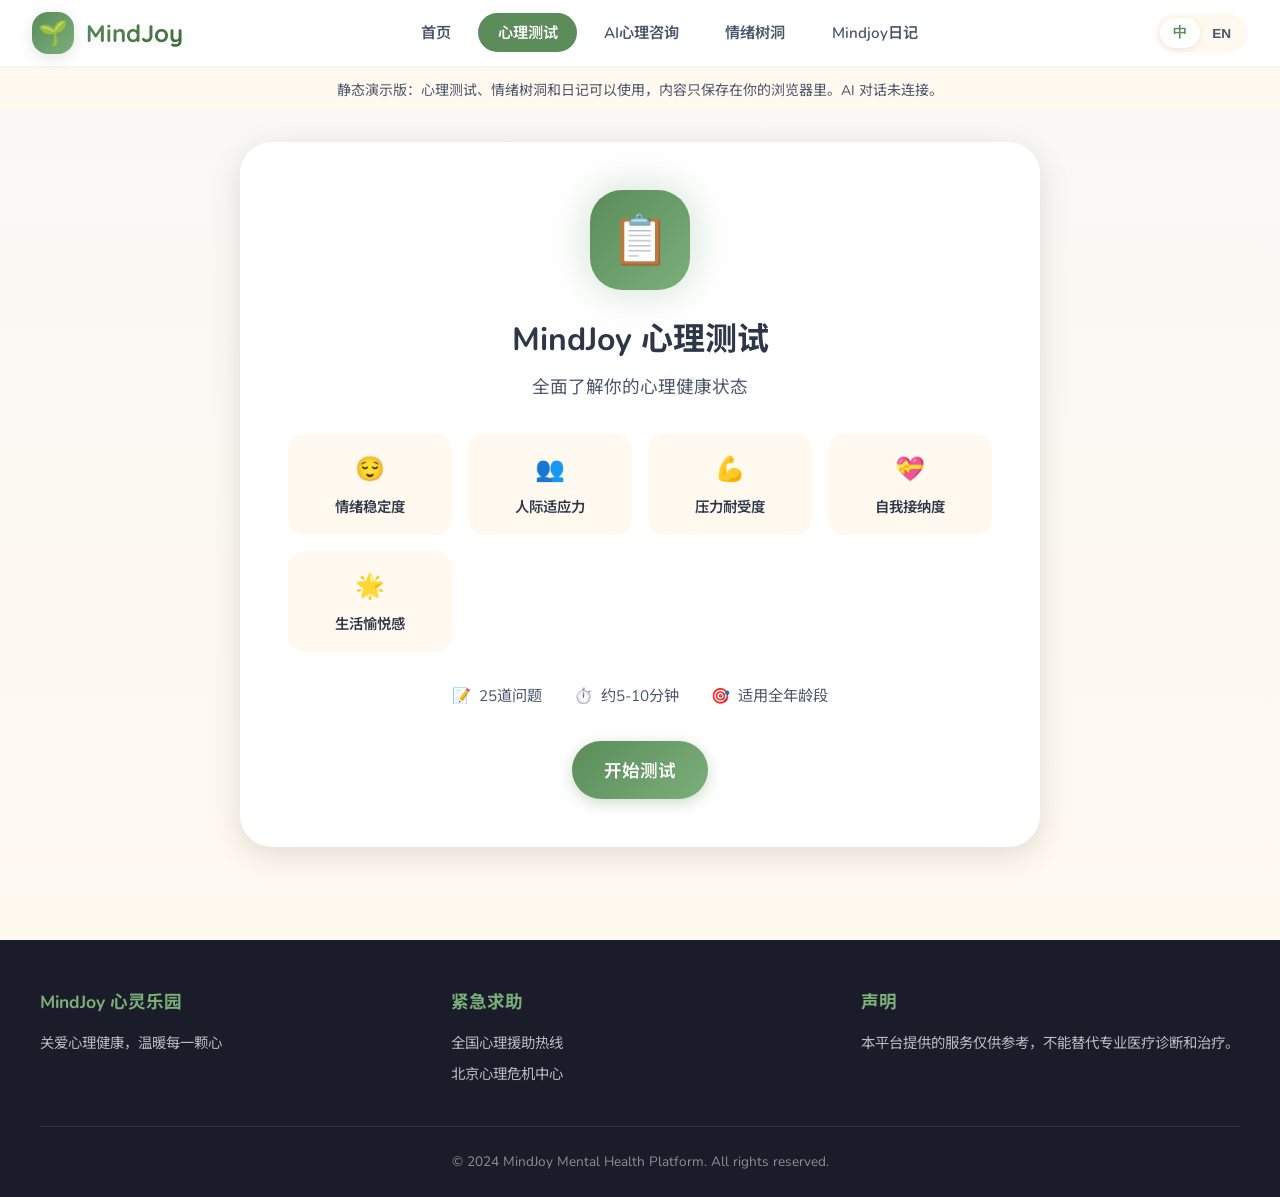
==== assessment.html @ a6fc311b "Add static MindJoy demo Co-Authored-By: Claude Opus 5.5 <noreply@anthropic.com>" ====
<!DOCTYPE html>
<html lang="zh-CN">
<head>
    <meta charset="UTF-8">
    <script src="static/js/static-demo.js"></script>
    <meta name="viewport" content="width=device-width, initial-scale=1.0">
    <title>心理测试 | Mental Test - 心理健康平台 | Mental Health Platform</title>
    <link rel="preconnect" href="https://fonts.googleapis.com">
    <link rel="preconnect" href="https://fonts.gstatic.com" crossorigin>
    <link href="https://fonts.googleapis.com/css2?family=Nunito:wght@300;400;500;600;700;800&family=Noto+Sans+SC:wght@300;400;500;700&family=Quicksand:wght@400;500;600;700&display=swap" rel="stylesheet">
    <link rel="stylesheet" href="static/css/style.css">
    
<style>
    .assessment-page {
        min-height: calc(100vh - 70px);
        background: linear-gradient(180deg, var(--bg-cream) 0%, var(--bg-warm) 100%);
        padding: 2rem;
    }

    .assessment-container {
        max-width: 800px;
        margin: 0 auto;
    }

    /* 开始页面 */
    .start-screen {
        background: white;
        border-radius: var(--radius-xl);
        padding: 3rem;
        text-align: center;
        box-shadow: var(--shadow-lg);
    }

    .start-icon {
        width: 100px;
        height: 100px;
        background: linear-gradient(135deg, var(--primary) 0%, var(--primary-light) 100%);
        border-radius: var(--radius-xl);
        display: flex;
        align-items: center;
        justify-content: center;
        font-size: 3rem;
        margin: 0 auto 1.5rem;
        box-shadow: var(--shadow-glow);
    }

    .start-title {
        font-size: 2rem;
        font-weight: 700;
        margin-bottom: 0.5rem;
        color: var(--text-dark);
    }

    .start-subtitle {
        font-size: 1.1rem;
        color: var(--text-medium);
        margin-bottom: 2rem;
    }

    .dimensions-grid {
        display: grid;
        grid-template-columns: repeat(auto-fit, minmax(140px, 1fr));
        gap: 1rem;
        margin-bottom: 2rem;
    }

    .dimension-item {
        background: var(--bg-warm);
        padding: 1rem;
        border-radius: var(--radius-md);
        text-align: center;
    }

    .dimension-icon {
        font-size: 1.5rem;
        margin-bottom: 0.5rem;
    }

    .dimension-name {
        font-size: 0.9rem;
        font-weight: 600;
        color: var(--text-dark);
    }

    .start-info {
        display: flex;
        justify-content: center;
        gap: 2rem;
        margin-bottom: 2rem;
        flex-wrap: wrap;
    }

    .info-item {
        display: flex;
        align-items: center;
        gap: 0.5rem;
        font-size: 0.95rem;
        color: var(--text-medium);
    }

    /* 问题页面 */
    .question-screen {
        display: none;
    }

    .question-screen.active {
        display: block;
    }

    .progress-section {
        background: white;
        border-radius: var(--radius-lg);
        padding: 1.5rem;
        margin-bottom: 1.5rem;
        box-shadow: var(--shadow-sm);
    }

    .progress-header {
        display: flex;
        justify-content: space-between;
        align-items: center;
        margin-bottom: 0.75rem;
    }

    .progress-text {
        font-size: 0.95rem;
        color: var(--text-medium);
    }

    .progress-text span {
        color: var(--primary);
        font-weight: 700;
    }

    .progress-bar {
        height: 10px;
        background: var(--bg-cream);
        border-radius: var(--radius-full);
        overflow: hidden;
    }

    .progress-fill {
        height: 100%;
        background: linear-gradient(90deg, var(--primary) 0%, var(--primary-light) 100%);
        border-radius: var(--radius-full);
        transition: width 0.5s ease;
    }

    .question-card {
        background: white;
        border-radius: var(--radius-xl);
        padding: 2rem;
        box-shadow: var(--shadow-md);
        animation: fadeIn 0.5s ease;
    }

    .question-number {
        display: inline-flex;
        align-items: center;
        justify-content: center;
        width: 40px;
        height: 40px;
        background: linear-gradient(135deg, var(--primary) 0%, var(--primary-light) 100%);
        color: white;
        border-radius: 50%;
        font-weight: 700;
        font-size: 1rem;
        margin-bottom: 1rem;
    }

    .question-text {
        font-size: 1.25rem;
        font-weight: 600;
        color: var(--text-dark);
        margin-bottom: 1.5rem;
        line-height: 1.6;
    }

    .options-list {
        display: flex;
        flex-direction: column;
        gap: 0.75rem;
    }

    .option-item {
        position: relative;
    }

    .option-input {
        position: absolute;
        opacity: 0;
        cursor: pointer;
    }

    .option-label {
        display: flex;
        align-items: center;
        gap: 1rem;
        padding: 1rem 1.25rem;
        background: var(--bg-cream);
        border-radius: var(--radius-md);
        cursor: pointer;
        transition: all 0.3s ease;
        border: 2px solid transparent;
    }

    .option-label:hover {
        background: var(--bg-warm);
        border-color: var(--primary-light);
    }

    .option-input:checked + .option-label {
        background: linear-gradient(135deg, rgba(91, 140, 90, 0.1) 0%, rgba(123, 175, 122, 0.1) 100%);
        border-color: var(--primary);
    }

    .option-letter {
        width: 32px;
        height: 32px;
        border-radius: 50%;
        background: white;
        display: flex;
        align-items: center;
        justify-content: center;
        font-weight: 700;
        font-size: 0.9rem;
        color: var(--text-medium);
        flex-shrink: 0;
        transition: all 0.3s ease;
    }

    .option-input:checked + .option-label .option-letter {
        background: var(--primary);
        color: white;
    }

    .option-text {
        flex: 1;
        font-size: 1rem;
        color: var(--text-dark);
    }

    .question-nav {
        display: flex;
        justify-content: space-between;
        margin-top: 2rem;
        gap: 1rem;
    }

    .nav-btn {
        padding: 0.75rem 1.5rem;
        border-radius: var(--radius-full);
        font-size: 1rem;
        font-weight: 600;
        cursor: pointer;
        transition: all 0.3s ease;
        border: none;
        font-family: inherit;
    }

    .nav-btn.prev {
        background: var(--bg-cream);
        color: var(--text-medium);
    }

    .nav-btn.prev:hover:not(:disabled) {
        background: var(--bg-warm);
    }

    .nav-btn.prev:disabled {
        opacity: 0.5;
        cursor: not-allowed;
    }

    .nav-btn.next {
        background: linear-gradient(135deg, var(--primary) 0%, var(--primary-light) 100%);
        color: white;
        box-shadow: 0 4px 15px rgba(91, 140, 90, 0.3);
    }

    .nav-btn.next:hover {
        transform: translateY(-2px);
        box-shadow: 0 6px 20px rgba(91, 140, 90, 0.4);
    }

    /* 结果页面 */
    .result-screen {
        display: none;
    }

    .result-screen.active {
        display: block;
    }

    .result-card {
        background: white;
        border-radius: var(--radius-xl);
        overflow: hidden;
        box-shadow: var(--shadow-lg);
    }

    .result-header {
        padding: 2.5rem;
        text-align: center;
        color: white;
    }

    .result-header.excellent {
        background: linear-gradient(135deg, #10b981 0%, #34d399 100%);
    }

    .result-header.good {
        background: linear-gradient(135deg, #3b82f6 0%, #60a5fa 100%);
    }

    .result-header.balanced {
        background: linear-gradient(135deg, #f59e0b 0%, #fbbf24 100%);
    }

    .result-header.warning {
        background: linear-gradient(135deg, #f97316 0%, #fb923c 100%);
    }

    .result-header.critical {
        background: linear-gradient(135deg, #ef4444 0%, #f87171 100%);
    }

    .result-icon {
        font-size: 4rem;
        margin-bottom: 1rem;
    }

    .result-title {
        font-size: 1.75rem;
        font-weight: 700;
        margin-bottom: 0.5rem;
    }

    .result-score {
        font-size: 3rem;
        font-weight: 800;
    }

    .result-score span {
        font-size: 1.25rem;
        opacity: 0.8;
    }

    .result-body {
        padding: 2rem;
    }

    .result-section {
        margin-bottom: 1.5rem;
    }

    .result-section-title {
        font-size: 1.1rem;
        font-weight: 700;
        color: var(--text-dark);
        margin-bottom: 0.75rem;
        display: flex;
        align-items: center;
        gap: 0.5rem;
    }

    .result-section-content {
        font-size: 1rem;
        color: var(--text-medium);
        line-height: 1.8;
        background: var(--bg-cream);
        padding: 1.25rem;
        border-radius: var(--radius-md);
    }

    .suggestion-list {
        list-style: none;
        padding: 0;
    }

    .suggestion-list li {
        display: flex;
        align-items: flex-start;
        gap: 0.75rem;
        padding: 0.75rem 0;
        border-bottom: 1px solid var(--bg-cream);
    }

    .suggestion-list li:last-child {
        border-bottom: none;
    }

    .suggestion-icon {
        color: var(--primary);
        font-weight: bold;
    }

    .disclaimer {
        background: var(--bg-warm);
        padding: 1.25rem;
        border-radius: var(--radius-md);
        border-left: 4px solid var(--accent-warm);
    }

    .disclaimer-title {
        font-weight: 700;
        color: var(--text-dark);
        margin-bottom: 0.5rem;
    }

    .disclaimer-text {
        font-size: 0.9rem;
        color: var(--text-medium);
    }

    .result-actions {
        display: flex;
        gap: 1rem;
        margin-top: 2rem;
    }

    .result-btn {
        flex: 1;
        padding: 1rem;
        border-radius: var(--radius-full);
        font-size: 1rem;
        font-weight: 600;
        cursor: pointer;
        transition: all 0.3s ease;
        border: none;
        text-align: center;
        text-decoration: none;
    }

    .result-btn.secondary {
        background: var(--bg-cream);
        color: var(--text-dark);
    }

    .result-btn.primary {
        background: linear-gradient(135deg, var(--primary) 0%, var(--primary-light) 100%);
        color: white;
    }

    @media (max-width: 768px) {
        .assessment-page {
            padding: 1rem;
        }

        .start-screen, .question-card, .result-card {
            padding: 1.5rem;
        }

        .question-text {
            font-size: 1.1rem;
        }

        .result-actions {
            flex-direction: column;
        }
    }
</style>

</head>
<body>
    <!-- 导航栏 -->
    <nav class="navbar">
        <div class="nav-container">
            <a href="index.html" class="nav-logo">
                <div class="logo-icon">🌱</div>
                <span class="logo-text">MindJoy</span>
            </a>
            <ul class="nav-menu" id="navMenu">
                <li><a href="index.html" class="nav-link " data-zh="首页" data-en="Home">首页</a></li>
                <li><a href="assessment.html" class="nav-link active" data-zh="心理测试" data-en="Test">心理测试</a></li>
                <li><a href="chat.html" class="nav-link " data-zh="AI心理咨询" data-en="AI Chat">AI心理咨询</a></li>
                <li><a href="tree-hole.html" class="nav-link " data-zh="情绪树洞" data-en="Tree Hole">情绪树洞</a></li>
                <li><a href="diary.html" class="nav-link " data-zh="Mindjoy日记" data-en="Diary">Mindjoy日记</a></li>
                <!-- 移动端语言切换 -->
                <li class="mobile-lang-switch">
                    <div class="lang-switch-mobile">
                        <button class="lang-btn-mobile" data-lang="zh" onclick="switchLang('zh')">中文</button>
                        <span class="lang-divider">|</span>
                        <button class="lang-btn-mobile" data-lang="en" onclick="switchLang('en')">English</button>
                    </div>
                </li>
            </ul>
            <div class="nav-right">
                <div class="lang-switch">
                    <button class="lang-btn active" data-lang="zh" onclick="switchLang('zh')">中</button>
                    <button class="lang-btn" data-lang="en" onclick="switchLang('en')">EN</button>
                </div>
            </div>
            <button class="nav-toggle" id="navToggle" onclick="toggleNav()">
                <span></span>
                <span></span>
                <span></span>
            </button>
        </div>
    </nav>

    <!-- 主内容 -->
    <main class="main-content">
        
<div class="assessment-page">
    <div class="assessment-container">
        <!-- 开始页面 -->
        <div class="start-screen" id="startScreen">
            <div class="start-icon">📋</div>
            <h1 class="start-title" data-zh="MindJoy 心理测试" data-en="MindJoy Mental Test">MindJoy 心理测试</h1>
            <p class="start-subtitle" data-zh="全面了解你的心理健康状态" data-en="Comprehensive understanding of your mental health">全面了解你的心理健康状态</p>
            
            <div class="dimensions-grid">
                <div class="dimension-item">
                    <div class="dimension-icon">😌</div>
                    <div class="dimension-name" data-zh="情绪稳定度" data-en="Emotional Stability">情绪稳定度</div>
                </div>
                <div class="dimension-item">
                    <div class="dimension-icon">👥</div>
                    <div class="dimension-name" data-zh="人际适应力" data-en="Social Adaptability">人际适应力</div>
                </div>
                <div class="dimension-item">
                    <div class="dimension-icon">💪</div>
                    <div class="dimension-name" data-zh="压力耐受度" data-en="Stress Tolerance">压力耐受度</div>
                </div>
                <div class="dimension-item">
                    <div class="dimension-icon">💝</div>
                    <div class="dimension-name" data-zh="自我接纳度" data-en="Self-Acceptance">自我接纳度</div>
                </div>
                <div class="dimension-item">
                    <div class="dimension-icon">🌟</div>
                    <div class="dimension-name" data-zh="生活愉悦感" data-en="Life Satisfaction">生活愉悦感</div>
                </div>
            </div>

            <div class="start-info">
                <div class="info-item">
                    <span>📝</span>
                    <span data-zh="25道问题" data-en="25 Questions">25道问题</span>
                </div>
                <div class="info-item">
                    <span>⏱️</span>
                    <span data-zh="约5-10分钟" data-en="About 5-10 min">约5-10分钟</span>
                </div>
                <div class="info-item">
                    <span>🎯</span>
                    <span data-zh="适用全年龄段" data-en="All Ages">适用全年龄段</span>
                </div>
            </div>

            <button class="btn btn-primary btn-lg" onclick="startTest()" data-zh="开始测试" data-en="Start Test">开始测试</button>
        </div>

        <!-- 问题页面 -->
        <div class="question-screen" id="questionScreen">
            <div class="progress-section">
                <div class="progress-header">
                    <div class="progress-text">
                        <span data-zh="第" data-en="Question">第</span> <span id="currentNum">1</span> <span data-zh="题 / 共 25 题" data-en="of 25">题 / 共 25 题</span>
                    </div>
                    <div class="progress-text">
                        <span id="progressPercent">4</span>%
                    </div>
                </div>
                <div class="progress-bar">
                    <div class="progress-fill" id="progressFill" style="width: 4%"></div>
                </div>
            </div>

            <div class="question-card" id="questionCard">
                <div class="question-number" id="questionNumber">1</div>
                <div class="question-text" id="questionText"></div>
                <div class="options-list" id="optionsList"></div>
                <div class="question-nav">
                    <button class="nav-btn prev" id="prevBtn" onclick="prevQuestion()" disabled data-zh="← 上一题" data-en="← Previous">← 上一题</button>
                    <button class="nav-btn next" id="nextBtn" onclick="nextQuestion()" data-zh="下一题 →" data-en="Next →">下一题 →</button>
                </div>
            </div>
        </div>

        <!-- 结果页面 -->
        <div class="result-screen" id="resultScreen">
            <div class="result-card">
                <div class="result-header" id="resultHeader">
                    <div class="result-icon" id="resultIcon">🌟</div>
                    <div class="result-title" id="resultTitle"></div>
                    <div class="result-score"><span id="resultScore">0</span><span> / 100</span></div>
                </div>
                <div class="result-body">
                    <div class="result-section">
                        <h3 class="result-section-title">
                            <span>📖</span>
                            <span data-zh="结果解读" data-en="Result Interpretation">结果解读</span>
                        </h3>
                        <div class="result-section-content" id="resultInterpretation"></div>
                    </div>

                    <!-- AI个性化分析 -->
                    <div class="result-section" id="aiAnalysisSection">
                        <h3 class="result-section-title">
                            <span>🌱</span>
                            <span data-zh="MindJoy 个性化反馈" data-en="MindJoy Personal Feedback">MindJoy 个性化反馈</span>
                        </h3>
                        <div id="aiAnalysisLoading" style="text-align: center; padding: 1.5rem;">
                            <div style="width: 30px; height: 30px; border: 3px solid #E8F5E9; border-top-color: var(--primary); border-radius: 50%; animation: spin 1s linear infinite; margin: 0 auto 0.75rem;"></div>
                            <p style="color: var(--text-medium); font-size: 0.9rem;" data-zh="正在生成反馈..." data-en="Preparing your feedback...">正在生成反馈...</p>
                        </div>
                        <div id="aiAnalysisContent" class="result-section-content" style="display: none; background: linear-gradient(135deg, #E8F5E9 0%, #C8E6C9 100%); padding: 1.25rem; border-radius: var(--radius-md); line-height: 1.8;"></div>
                    </div>

                    <div class="result-section">
                        <h3 class="result-section-title">
                            <span>💡</span>
                            <span data-zh="建议" data-en="Suggestions">建议</span>
                        </h3>
                        <ul class="suggestion-list" id="suggestionList"></ul>
                    </div>

                    <div class="disclaimer">
                        <div class="disclaimer-title" data-zh="⚠️ 重要提示" data-en="⚠️ Important Notice">⚠️ 重要提示</div>
                        <div class="disclaimer-text" data-zh="此测试仅供参考，不能作为医学诊断依据。如果您有心理健康方面的担忧，请咨询专业人员。紧急求助热线：400-161-9995" data-en="This test is for reference only and cannot replace professional diagnosis. Emergency hotline: 400-161-9995">
                            此测试仅供参考，不能作为医学诊断依据。如果您有心理健康方面的担忧，请咨询专业人员。紧急求助热线：<strong>400-161-9995</strong>
                        </div>
                    </div>

                    <div class="result-actions">
                        <button class="result-btn secondary" onclick="restartTest()" data-zh="🔄 重新测试" data-en="🔄 Retake Test">🔄 重新测试</button>
                        <a href="chat.html" class="result-btn primary" data-zh="💬 查看 AI 对话演示" data-en="💬 See the AI Chat Demo">💬 查看 AI 对话演示</a>
                    </div>
                </div>
            </div>
        </div>
    </div>
</div>

    </main>

    <!-- 页脚 -->
    <footer class="footer">
        <div class="footer-container">
            <div class="footer-section">
                <h4>MindJoy 心灵乐园</h4>
                <p data-zh="关爱心理健康，温暖每一颗心" data-en="Caring for mental health, warming every heart">关爱心理健康，温暖每一颗心</p>
            </div>
            <div class="footer-section">
                <h4 data-zh="紧急求助" data-en="Emergency Help">紧急求助</h4>
                <p data-zh="全国心理援助热线" data-en="National Mental Health Hotline">全国心理援助热线：<strong>400-161-9995</strong></p>
                <p data-zh="北京心理危机中心" data-en="Beijing Crisis Center">北京心理危机中心：<strong>010-82951332</strong></p>
            </div>
            <div class="footer-section">
                <h4 data-zh="声明" data-en="Disclaimer">声明</h4>
                <p data-zh="本平台提供的服务仅供参考，不能替代专业医疗诊断和治疗。" data-en="Services provided are for reference only and cannot replace professional medical diagnosis.">本平台提供的服务仅供参考，不能替代专业医疗诊断和治疗。</p>
            </div>
        </div>
        <div class="footer-bottom">
            <p>&copy; 2024 MindJoy Mental Health Platform. All rights reserved.</p>
        </div>
    </footer>

    <!-- 危机提示模态框 -->
    <div class="modal" id="crisisModal">
        <div class="modal-content crisis-modal">
            <div class="modal-header">
                <h3 data-zh="💚 我们很担心你" data-en="💚 We're Here For You">💚 我们很担心你</h3>
            </div>
            <div class="modal-body">
                <p data-zh="我们注意到你可能正在经历困难时刻。请记住，你不是一个人。" data-en="We noticed you might be going through a difficult time. Remember, you're not alone.">我们注意到你可能正在经历困难时刻。请记住，你不是一个人。</p>
                <div class="crisis-contacts">
                    <h4 data-zh="如果你需要帮助，请联系：" data-en="If you need help, please contact:">如果你需要帮助，请联系：</h4>
                    <ul>
                        <li>📞 全国心理援助热线：<a href="tel:400-161-9995">400-161-9995</a></li>
                        <li>📞 北京心理危机中心：<a href="tel:010-82951332">010-82951332</a></li>
                        <li>📞 生命热线：<a href="tel:400-821-1215">400-821-1215</a></li>
                    </ul>
                </div>
            </div>
            <div class="modal-footer">
                <button class="btn btn-primary" onclick="closeCrisisModal()" data-zh="我知道了" data-en="I Understand">我知道了</button>
            </div>
        </div>
    </div>

    <script>
        let currentLang = localStorage.getItem('lang') || 'zh';
        
        function switchLang(lang) {
            currentLang = lang;
            localStorage.setItem('lang', lang);
            // 更新桌面端语言按钮
            document.querySelectorAll('.lang-btn').forEach(btn => {
                btn.classList.toggle('active', btn.dataset.lang === lang);
            });
            // 更新移动端语言按钮
            document.querySelectorAll('.lang-btn-mobile').forEach(btn => {
                btn.classList.toggle('active', btn.dataset.lang === lang);
            });
            // 更新所有带有 data-zh/data-en 属性的元素
            document.querySelectorAll('[data-zh][data-en]').forEach(el => {
                el.textContent = el.dataset[lang];
            });
            window.dispatchEvent(new CustomEvent('langchange', { detail: { lang } }));
        }
        
        document.addEventListener('DOMContentLoaded', () => switchLang(currentLang));
        
        function toggleNav() {
            document.getElementById('navMenu').classList.toggle('active');
        }
        
        function showCrisisModal() {
            document.getElementById('crisisModal').classList.add('active');
        }
        
        function closeCrisisModal() {
            document.getElementById('crisisModal').classList.remove('active');
        }
    </script>
    <script src="static/js/main.js"></script>
    
<script>
// 完整题库 - 70道题
const questionBank = [
    { id: 1, text: { zh: "最近一周，你每天能拥有一段让自己觉得放松的时间吗？", en: "In the past week, did you have time to relax each day?" }, options: { zh: ["每天都有，能好好享受这份轻松", "大概3-4天有，偶尔会被琐事打断", "只有1-2天有，大部分时间都很紧绷", "几乎没有，每天都忙得喘不过气"], en: ["Every day, I can enjoy the relaxation", "About 3-4 days, occasionally interrupted", "Only 1-2 days, mostly tense", "Almost never, too busy to breathe"] }},
    { id: 2, text: { zh: "当你和家人/朋友产生小矛盾时，你的感受更接近下面哪种？", en: "When you have a small conflict with family/friends, how do you feel?" }, options: { zh: ["能坦然沟通，很快就能和好", "有点不舒服，但过一阵就忘了", "心里会别扭很久，不想主动说话", "觉得很委屈，甚至会影响好几天的心情"], en: ["Can communicate openly, make up quickly", "A bit uncomfortable, but forget soon", "Feel awkward for a long time, don't want to talk", "Feel very wronged, affects mood for days"] }},
    { id: 3, text: { zh: "面对一件有点难度的事（比如学新技能、处理复杂工作），你会？", en: "When facing something challenging (like learning new skills), you would?" }, options: { zh: ["主动尝试，就算失败也觉得是经验", "犹豫一下，但还是会开始做", "很担心做不好，迟迟不敢动手", "直接觉得自己不行，放弃尝试"], en: ["Try actively, even failure is experience", "Hesitate a bit, but still start", "Worry about failing, hesitate to start", "Think I can't do it, give up"] }},
    { id: 4, text: { zh: "你对自己目前的样子满意吗？", en: "Are you satisfied with yourself currently?" }, options: { zh: ["挺满意的，接纳自己的所有优缺点", "基本满意，只有小部分地方想改进", "不太满意，总觉得自己不够好", "很不满意，经常嫌弃自己"], en: ["Quite satisfied, accept all my strengths and weaknesses", "Basically satisfied, only want to improve small parts", "Not very satisfied, always feel not good enough", "Very dissatisfied, often dislike myself"] }},
    { id: 5, text: { zh: "晚上躺在床上，你能顺利入睡吗？", en: "Can you fall asleep smoothly at night?" }, options: { zh: ["沾床就睡，一觉到天亮", "偶尔会翻几分钟，但很快能睡着", "经常要躺半小时以上才能入睡", "很难睡着，还会反复醒过来"], en: ["Fall asleep immediately, sleep until morning", "Sometimes toss for a few minutes, but fall asleep quickly", "Often takes more than 30 minutes to fall asleep", "Hard to fall asleep, wake up repeatedly"] }},
    { id: 6, text: { zh: "当别人夸奖你时，你的第一反应是？", en: "When others praise you, your first reaction is?" }, options: { zh: ["开心接受，觉得自己值得这份夸奖", "有点不好意思，但心里还是高兴的", "觉得对方只是客气，不是真心的", "很别扭，甚至会反驳'没有啦'"], en: ["Happy to accept, feel worthy of the praise", "A bit embarrassed, but still happy inside", "Think they're just being polite, not sincere", "Feel awkward, even refute 'No, I'm not'"] }},
    { id: 7, text: { zh: "最近一个月，你有没有发自内心地笑过？", en: "In the past month, have you laughed genuinely?" }, options: { zh: ["经常，很多小事都能让我开心", "偶尔，遇到开心的事才会笑", "很少，没什么能让我觉得高兴的", "几乎没有，连笑都觉得累"], en: ["Often, many small things make me happy", "Occasionally, only laugh when something happy happens", "Rarely, nothing makes me feel happy", "Almost never, even laughing feels tiring"] }},
    { id: 8, text: { zh: "遇到压力大的事时，你会怎么调节？", en: "How do you cope when facing high pressure?" }, options: { zh: ["找办法释放（比如运动、聊天），很快就能缓过来", "自己闷一会儿，慢慢就好了", "不知道怎么调节，只能硬扛着", "越想越烦，压力一直堆积在心里"], en: ["Find ways to release (like exercise, chat), recover quickly", "Keep it to myself for a while, gradually feel better", "Don't know how to cope, just endure", "The more I think, the more upset, pressure accumulates"] }},
    { id: 9, text: { zh: "你和身边人的关系怎么样？", en: "How are your relationships with people around you?" }, options: { zh: ["很融洽，有很多能说心里话的人", "还不错，和大部分人都能和睦相处", "一般般，没什么特别亲近的人", "不太好，总觉得和别人合不来"], en: ["Very harmonious, have many people to share with", "Pretty good, get along with most people", "Average, no particularly close people", "Not so good, always feel incompatible with others"] }},
    { id: 10, text: { zh: "做完一件事之后，你更倾向于？", en: "After completing something, you tend to?" }, options: { zh: ["肯定自己的努力，哪怕有小瑕疵", "觉得还行，但还能做得更好", "只盯着没做好的地方，很懊恼", "觉得自己做得一塌糊涂，很挫败"], en: ["Affirm my effort, even with small flaws", "Think it's okay, but could be better", "Only focus on what wasn't done well, feel annoyed", "Think I did terribly, feel defeated"] }},
    { id: 11, text: { zh: "你会主动给自己安排一些喜欢的活动吗？", en: "Do you proactively arrange activities you enjoy?" }, options: { zh: ["会，经常主动找乐子", "偶尔会，有空的时候才安排", "很少，没心思做这些事", "不会，觉得做什么都没意思"], en: ["Yes, often actively seek fun", "Occasionally, only when I have time", "Rarely, no mood for these things", "No, everything feels meaningless"] }},
    { id: 12, text: { zh: "当你觉得委屈时，你会？", en: "When you feel wronged, you would?" }, options: { zh: ["找信任的人倾诉，释放情绪", "自己消化，写写日记之类的", "憋在心里，不想让别人知道", "越想越难过，甚至会偷偷哭"], en: ["Talk to someone trusted, release emotions", "Process it myself, like writing a diary", "Keep it inside, don't want others to know", "Feel sadder the more I think, even cry secretly"] }},
    { id: 13, text: { zh: "你对未来的日子有期待吗？", en: "Do you look forward to the future?" }, options: { zh: ["很期待，觉得有很多美好的事等着自己", "有点期待，希望能顺利一点", "没什么期待，觉得和现在差不多", "很迷茫，不知道未来会怎么样"], en: ["Very much, many good things await me", "A bit, hope things go smoothly", "Not really, think it'll be similar to now", "Very confused, don't know what the future holds"] }},
    { id: 14, text: { zh: "平时和人交流时，你会觉得紧张吗？", en: "Do you feel nervous when communicating with others?" }, options: { zh: ["完全不会，交流起来很轻松", "偶尔和陌生人说话会有点紧张", "经常紧张，怕自己说错话", "很害怕交流，能躲就躲"], en: ["Not at all, communication is easy", "Occasionally nervous with strangers", "Often nervous, afraid of saying wrong things", "Very afraid of communication, avoid when possible"] }},
    { id: 15, text: { zh: "最近一周，你有没有觉得莫名的烦躁？", en: "In the past week, have you felt inexplicably irritated?" }, options: { zh: ["没有，心情一直很平和", "偶尔有一次，很快就平复了", "经常有，一点小事就想发火", "一直很烦躁，看什么都不顺眼"], en: ["No, mood has been peaceful", "Occasionally once, calmed down quickly", "Often, get angry over small things", "Always irritated, nothing looks right"] }},
    { id: 16, text: { zh: "你会允许自己偶尔偷懒休息吗？", en: "Do you allow yourself to rest occasionally?" }, options: { zh: ["会，休息是为了更好地做事", "偶尔会，累的时候就歇会儿", "不太敢，总觉得偷懒是不对的", "不会，一休息就觉得有负罪感"], en: ["Yes, rest is for better performance", "Occasionally, rest when tired", "Not really, feel laziness is wrong", "No, feel guilty when resting"] }},
    { id: 17, text: { zh: "当你看到别人过得好时，你的感受是？", en: "When you see others doing well, how do you feel?" }, options: { zh: ["替对方开心，也会激励自己", "有点羡慕，但不会放在心上", "很羡慕，甚至会有点嫉妒", "觉得不公平，心里不舒服"], en: ["Happy for them, also motivates me", "A bit envious, but don't dwell on it", "Very envious, even a bit jealous", "Feel it's unfair, uncomfortable inside"] }},
    { id: 18, text: { zh: "你能清楚地知道自己当下的情绪吗？", en: "Can you clearly identify your current emotions?" }, options: { zh: ["能，很清楚自己为什么开心/难过", "大部分时候能，偶尔会有点模糊", "不太能，经常不知道自己在烦什么", "完全不能，总觉得情绪乱糟糟的"], en: ["Yes, clearly know why I'm happy/sad", "Most of the time, occasionally vague", "Not really, often don't know what's bothering me", "Not at all, emotions always feel chaotic"] }},
    { id: 19, text: { zh: "最近一个月，你有没有做过一件让自己有成就感的事？", en: "In the past month, have you done something that gave you a sense of achievement?" }, options: { zh: ["有好几件，每一件都很有成就感", "有一件，做完觉得很满足", "好像没有，没什么值得骄傲的", "完全没有，做什么都没成就感"], en: ["Several things, each gave me achievement", "One thing, felt satisfied after", "Seems not, nothing to be proud of", "Not at all, nothing gives achievement"] }},
    { id: 20, text: { zh: "当你犯错时，你会怎么对待自己？", en: "When you make mistakes, how do you treat yourself?" }, options: { zh: ["承认错误，总结经验，下次改进", "有点自责，但很快就翻篇了", "一直责怪自己，很难原谅自己", "觉得自己一无是处，特别没用"], en: ["Admit mistake, learn from it, improve next time", "Feel a bit guilty, but move on quickly", "Keep blaming myself, hard to forgive myself", "Feel I'm worthless, especially useless"] }},
    { id: 21, text: { zh: "你喜欢现在的生活节奏吗？", en: "Do you like your current pace of life?" }, options: { zh: ["很喜欢，充实又不拥挤", "还可以，偶尔忙一点但能接受", "不太喜欢，总觉得太匆忙/太无聊", "很讨厌，每天都过得很煎熬"], en: ["Very much, fulfilling but not overwhelming", "Okay, occasionally busy but acceptable", "Not really, always too rushed/too boring", "Hate it, every day feels like a struggle"] }},
    { id: 22, text: { zh: "你会主动关心身边的人吗？", en: "Do you proactively care for people around you?" }, options: { zh: ["会，经常主动关心别人", "偶尔会，看到别人需要就帮忙", "很少，自己的事都顾不过来", "不会，没精力去关心别人"], en: ["Yes, often proactively care for others", "Occasionally, help when I see others need", "Rarely, can barely manage my own things", "No, no energy to care for others"] }},
    { id: 23, text: { zh: "当你感到焦虑时，你会做什么？", en: "What do you do when you feel anxious?" }, options: { zh: ["找具体的事做（比如打扫、运动），转移注意力", "听听歌、看看风景，让自己静下来", "坐着发呆，任由焦虑蔓延", "越想越焦虑，甚至会影响吃饭睡觉"], en: ["Do specific tasks (clean, exercise), divert attention", "Listen to music, look at scenery, calm down", "Sit and zone out, let anxiety spread", "Get more anxious thinking, affects eating and sleeping"] }},
    { id: 24, text: { zh: "你觉得自己的存在有意义吗？", en: "Do you feel your existence is meaningful?" }, options: { zh: ["很有意义，能感受到自己的价值", "有点意义，至少能照顾好自己", "没什么意义，每天都在混日子", "完全没意义，觉得很空虚"], en: ["Very meaningful, can feel my value", "Somewhat meaningful, at least can take care of myself", "Not meaningful, just getting through each day", "Not meaningful at all, feel very empty"] }},
    { id: 25, text: { zh: "你最想对现在的自己说什么？", en: "What would you most like to say to yourself now?" }, options: { zh: ["你很棒，继续保持，未来可期", "辛苦了，再加油一点就更好了", "别再这么没用了，要争气一点", "不知道说什么，有点失望"], en: ["You're great, keep it up, the future is bright", "You've worked hard, just a bit more effort", "Stop being useless, be more ambitious", "Don't know what to say, a bit disappointed"] }},
    { id: 26, text: { zh: "当朋友向你求助时，你的第一反应是？", en: "When friends ask for help, your first reaction is?" }, options: { zh: ["很乐意帮忙，觉得能帮上忙很开心", "愿意帮忙，但会先看自己有没有时间", "有点犹豫，怕自己帮不好添麻烦", "不太想帮，觉得多一事不如少一事"], en: ["Happy to help, glad to be of assistance", "Willing to help, but check if I have time first", "A bit hesitant, afraid I might make things worse", "Don't really want to help, prefer less trouble"] }},
    { id: 27, text: { zh: "最近一周，你有没有因为一件小事而感到温暖？", en: "In the past week, have you felt warmed by a small thing?" }, options: { zh: ["经常有，比如陌生人的一句提醒", "有过一次，印象还挺深的", "好像没有，没注意过这类小事", "完全没有，觉得生活冷冰冰的"], en: ["Often, like a reminder from a stranger", "Once, left a deep impression", "Seems not, didn't notice such small things", "Not at all, life feels cold"] }},
    { id: 28, text: { zh: "面对别人的不同意见，你会怎么处理？", en: "How do you handle different opinions from others?" }, options: { zh: ["认真倾听，觉得不同观点很有意思", "可以接受，但不会轻易改变自己的想法", "有点不舒服，会下意识反驳", "很反感，觉得对方是在针对自己"], en: ["Listen carefully, find different views interesting", "Can accept, but won't easily change my mind", "A bit uncomfortable, instinctively refute", "Very annoyed, feel they're targeting me"] }},
    { id: 29, text: { zh: "你会定期整理自己的房间或物品吗？", en: "Do you regularly organize your room or belongings?" }, options: { zh: ["会，整理完会觉得心情很舒畅", "偶尔会，乱到看不下去的时候才整理", "很少整理，觉得没必要花这个时间", "懒得整理，看着乱也无所谓"], en: ["Yes, feel refreshed after organizing", "Occasionally, only when it's too messy to bear", "Rarely, don't think it's worth the time", "Too lazy to organize, don't mind the mess"] }},
    { id: 30, text: { zh: "听到一首熟悉的老歌时，你会想起美好的回忆吗？", en: "When hearing a familiar old song, do you recall good memories?" }, options: { zh: ["会，心里会涌起温暖的感觉", "会，但回忆很快就过去了", "不太会，只是觉得歌好听而已", "不会，甚至会觉得有点伤感"], en: ["Yes, warm feelings well up inside", "Yes, but the memories pass quickly", "Not really, just think the song sounds nice", "No, might even feel a bit sad"] }},
    { id: 31, text: { zh: "当你完成一项任务后，你会给自己奖励吗？", en: "Do you reward yourself after completing a task?" }, options: { zh: ["会，比如吃顿好的或看场电影", "偶尔会，心情好的时候才奖励", "很少会，觉得完成任务是应该的", "不会，觉得没必要奖励自己"], en: ["Yes, like having a good meal or watching a movie", "Occasionally, only when in a good mood", "Rarely, think completing tasks is expected", "No, don't think rewarding myself is necessary"] }},
    { id: 32, text: { zh: "你和家人每天会有轻松的聊天时间吗？", en: "Do you have relaxed chat time with family every day?" }, options: { zh: ["会，每天都会聊一会儿家常", "会，但只有周末才有时间聊", "很少，大家都忙着自己的事", "不会，和家人没什么话好说"], en: ["Yes, chat about daily life every day", "Yes, but only have time on weekends", "Rarely, everyone is busy with their own things", "No, don't have much to say to family"] }},
    { id: 33, text: { zh: "遇到下雨天，你会觉得心情压抑吗？", en: "Do you feel depressed on rainy days?" }, options: { zh: ["不会，反而觉得雨天很惬意", "偶尔会，看当天的心情而定", "经常会，下雨天总觉得提不起劲", "一定会，雨天会让我特别烦躁"], en: ["No, actually find rainy days pleasant", "Occasionally, depends on my mood that day", "Often, rainy days make me feel low", "Definitely, rainy days make me especially irritated"] }},
    { id: 34, text: { zh: "你会主动学习一个新的小技巧吗？", en: "Do you proactively learn new small skills?" }, options: { zh: ["会，很喜欢学新东西的感觉", "会，但只学自己感兴趣的", "不太会，觉得学新东西很麻烦", "不会，觉得现在的状态就够了"], en: ["Yes, love the feeling of learning new things", "Yes, but only learn what interests me", "Not really, find learning new things troublesome", "No, think my current state is enough"] }},
    { id: 35, text: { zh: "当你被别人误解时，你会怎么做？", en: "What do you do when misunderstood by others?" }, options: { zh: ["主动解释清楚，不让误会发酵", "等对方冷静下来，再慢慢解释", "懒得解释，觉得懂你的人自然懂", "很委屈，不想和任何人说话"], en: ["Proactively explain, don't let misunderstanding grow", "Wait for them to calm down, then explain slowly", "Too lazy to explain, those who understand will understand", "Feel wronged, don't want to talk to anyone"] }},
    { id: 36, text: { zh: "最近一周，你有没有好好欣赏过窗外的风景？", en: "In the past week, have you appreciated the scenery outside?" }, options: { zh: ["经常，看着风景会觉得很放松", "偶尔，发呆的时候会看一会儿", "很少，根本没心思看这些", "没有，觉得窗外没什么好看的"], en: ["Often, looking at scenery feels relaxing", "Occasionally, look when zoning out", "Rarely, no mood to look at these things", "No, don't think there's anything worth seeing outside"] }},
    { id: 37, text: { zh: "你对自己的身体健康状况关心吗？", en: "Do you care about your physical health?" }, options: { zh: ["很关心，会主动运动、早睡早起", "比较关心，不舒服了会及时调理", "不太关心，没生病就不管", "完全不关心，觉得无所谓"], en: ["Very much, proactively exercise, sleep early", "Quite a bit, take care when feeling unwell", "Not really, don't care unless sick", "Not at all, don't think it matters"] }},
    { id: 38, text: { zh: "当你看到可爱的小动物时，会觉得心情变好吗？", en: "Does seeing cute animals make you feel better?" }, options: { zh: ["会，忍不住想靠近、摸摸它们", "会，觉得很可爱，但不会主动接触", "没什么感觉，不喜欢也不讨厌", "不会，甚至有点害怕小动物"], en: ["Yes, can't help wanting to approach and pet them", "Yes, think they're cute, but won't actively approach", "No particular feeling, neither like nor dislike", "No, even a bit afraid of small animals"] }},
    { id: 39, text: { zh: "你会把自己的开心事分享给别人吗？", en: "Do you share your happy moments with others?" }, options: { zh: ["会，分享快乐会让快乐加倍", "会，但只分享给最亲近的人", "很少分享，觉得没必要说", "不会分享，觉得没人会感兴趣"], en: ["Yes, sharing happiness doubles the joy", "Yes, but only with closest people", "Rarely share, don't think it's necessary", "Won't share, don't think anyone would be interested"] }},
    { id: 40, text: { zh: "面对一项新的任务，你会感到兴奋吗？", en: "Do you feel excited facing a new task?" }, options: { zh: ["会，觉得是挑战也是机会", "有点兴奋，但也会有点紧张", "没什么感觉，只想着赶紧做完", "会感到焦虑，怕自己做不好"], en: ["Yes, see it as both challenge and opportunity", "A bit excited, but also a bit nervous", "No particular feeling, just want to finish quickly", "Feel anxious, afraid I can't do it well"] }},
    { id: 41, text: { zh: "你会偶尔给自己写几句鼓励的话吗？", en: "Do you occasionally write encouraging words to yourself?" }, options: { zh: ["会，遇到困难时写来给自己打气", "偶尔会，心情低落的时候才写", "很少写，觉得没什么用", "不会写，觉得鼓励自己很矫情"], en: ["Yes, write to encourage myself when facing difficulties", "Occasionally, only when feeling down", "Rarely write, don't think it's useful", "Won't write, think encouraging myself is pretentious"] }},
    { id: 42, text: { zh: "最近一周，你有没有和别人一起大笑过？", en: "In the past week, have you laughed heartily with others?" }, options: { zh: ["经常，和朋友、家人一起很开心", "有过一次，和熟人一起的时候", "很少，很久没和人一起大笑了", "没有，自己一个人笑都很少"], en: ["Often, very happy with friends and family", "Once, when with acquaintances", "Rarely, haven't laughed with others for a long time", "No, rarely even laugh alone"] }},
    { id: 43, text: { zh: "当你需要拒绝别人时，你会觉得为难吗？", en: "Do you find it difficult to refuse others?" }, options: { zh: ["不会，会坦诚又礼貌地拒绝", "有点为难，但还是会说明原因", "很为难，怕得罪人不敢拒绝", "特别为难，宁愿委屈自己也会答应"], en: ["No, can refuse honestly and politely", "A bit difficult, but will explain the reason", "Very difficult, afraid to offend, dare not refuse", "Extremely difficult, would rather wrong myself than refuse"] }},
    { id: 44, text: { zh: "你会关注身边的小美好吗（比如花开、晚霞）？", en: "Do you notice small beautiful things around you (like flowers, sunset)?" }, options: { zh: ["会，经常拍照记录这些瞬间", "会，看到的时候会停下来欣赏", "很少关注，脚步太匆忙没注意", "不会关注，觉得这些都不重要"], en: ["Yes, often take photos to record these moments", "Yes, stop to appreciate when I see them", "Rarely notice, too busy rushing around", "Don't notice, don't think these are important"] }},
    { id: 45, text: { zh: "当你和别人发生争执后，你会主动和解吗？", en: "After an argument with someone, do you proactively reconcile?" }, options: { zh: ["会，觉得没必要为小事僵持", "会，但要看是谁的错", "不会，等对方先主动找自己", "不会，觉得主动和解很没面子"], en: ["Yes, don't think it's worth holding grudges over small things", "Yes, but depends on who was wrong", "No, wait for the other person to reach out first", "No, think initiating reconciliation is losing face"] }},
    { id: 46, text: { zh: "你会给自己设定一些小目标吗？", en: "Do you set small goals for yourself?" }, options: { zh: ["会，完成小目标会很有成就感", "会，但偶尔会忘记执行", "很少设定，觉得目标太麻烦", "不会设定，觉得定了也完不成"], en: ["Yes, completing small goals gives achievement", "Yes, but occasionally forget to follow through", "Rarely set, think goals are too troublesome", "Won't set, think I can't complete them anyway"] }},
    { id: 47, text: { zh: "当你独处时，你会感到孤独吗？", en: "Do you feel lonely when alone?" }, options: { zh: ["不会，很享受独处的时光", "偶尔会，但大部分时候很自在", "经常会，一个人待着就会胡思乱想", "一直都会，特别害怕独处"], en: ["No, really enjoy time alone", "Occasionally, but mostly feel comfortable", "Often, start overthinking when alone", "Always, especially afraid of being alone"] }},
    { id: 48, text: { zh: "你会在意别人对你的评价吗？", en: "Do you care about others' opinions of you?" }, options: { zh: ["不太在意，做好自己最重要", "有点在意，但不会因此改变自己", "比较在意，会努力迎合别人期望", "非常在意，别人的评价会影响我很久"], en: ["Not really, being myself is most important", "A bit, but won't change myself because of it", "Quite a bit, try hard to meet others' expectations", "Very much, others' opinions affect me for a long time"] }},
    { id: 49, text: { zh: "你会主动表达感谢吗？", en: "Do you proactively express gratitude?" }, options: { zh: ["会，觉得表达感谢很自然", "会，但有时候会不好意思说出口", "很少，觉得心里感激就行了", "不会，觉得没必要特意表达"], en: ["Yes, expressing thanks feels natural", "Yes, but sometimes feel embarrassed to say it", "Rarely, think feeling grateful in heart is enough", "No, don't think it's necessary to express specifically"] }},
    { id: 50, text: { zh: "当遇到困难时，你会向别人求助吗？", en: "Do you ask for help when facing difficulties?" }, options: { zh: ["会，觉得寻求帮助是明智的", "会，但只找最信任的人", "不太会，觉得应该自己解决", "不会，怕给别人添麻烦"], en: ["Yes, think seeking help is wise", "Yes, but only ask most trusted people", "Not really, think I should solve it myself", "No, afraid of troubling others"] }},
    { id: 51, text: { zh: "你能接受生活中的不确定性吗？", en: "Can you accept uncertainty in life?" }, options: { zh: ["能，觉得不确定性也是一种可能", "基本能，虽然有时候会担心", "不太能，不确定的事会让我焦虑", "完全不能，必须要有确定的答案"], en: ["Yes, think uncertainty is also possibility", "Mostly, though sometimes worry", "Not really, uncertain things make me anxious", "Not at all, must have definite answers"] }},
    { id: 52, text: { zh: "你会为过去的事情后悔吗？", en: "Do you regret things from the past?" }, options: { zh: ["很少，过去的事就让它过去", "偶尔会，但很快就能释怀", "经常会，总是想着如果当初...", "一直会，很难放下过去的遗憾"], en: ["Rarely, let the past be the past", "Occasionally, but can let go quickly", "Often, always thinking 'what if I had...'", "Always, hard to let go of past regrets"] }},
    { id: 53, text: { zh: "你觉得自己是一个乐观的人吗？", en: "Do you think you're an optimistic person?" }, options: { zh: ["是的，总能看到事情好的一面", "大部分时候是，偶尔会悲观", "不太是，看事情总是比较消极", "不是，觉得乐观是一种奢侈"], en: ["Yes, can always see the good side of things", "Mostly yes, occasionally pessimistic", "Not really, tend to see things negatively", "No, think optimism is a luxury"] }},
    { id: 54, text: { zh: "当别人批评你时，你会怎么反应？", en: "How do you react when others criticize you?" }, options: { zh: ["认真听取，有则改之无则加勉", "先冷静，再判断批评是否有道理", "会难过，觉得自己被否定了", "很受伤，会生气或想反驳"], en: ["Listen carefully, improve if valid", "Stay calm first, then judge if criticism is valid", "Feel sad, feel I'm being denied", "Feel hurt, want to be angry or refute"] }},
    { id: 55, text: { zh: "你会花时间陪伴重要的人吗？", en: "Do you spend time with important people?" }, options: { zh: ["会，经常主动安排相聚", "会，但工作忙时会有所疏忽", "不太会，总觉得以后还有机会", "不会，已经很久没有联系了"], en: ["Yes, often proactively arrange gatherings", "Yes, but sometimes neglect when busy with work", "Not really, always think there's time later", "No, haven't been in touch for a long time"] }},
    { id: 56, text: { zh: "你能控制自己的脾气吗？", en: "Can you control your temper?" }, options: { zh: ["能，很少会发脾气", "大部分时候能，但偶尔会失控", "不太能，容易被激怒", "不能，经常控制不住自己"], en: ["Yes, rarely lose my temper", "Most of the time, but occasionally lose control", "Not really, easily provoked", "No, often can't control myself"] }},
    { id: 57, text: { zh: "你觉得自己的生活有规律吗？", en: "Do you think your life is regular?" }, options: { zh: ["很有规律，作息饮食都很健康", "基本有规律，偶尔会打乱", "不太有规律，想起什么做什么", "完全没规律，生活很混乱"], en: ["Very regular, healthy routine and diet", "Basically regular, occasionally disrupted", "Not very regular, do whatever comes to mind", "No regularity at all, life is very chaotic"] }},
    { id: 58, text: { zh: "你会主动维护友谊吗？", en: "Do you proactively maintain friendships?" }, options: { zh: ["会，经常主动联系朋友", "会，但主要是对方主动时才回应", "不太会，觉得真正的友情不需要刻意维护", "不会，朋友联系越来越少了"], en: ["Yes, often proactively contact friends", "Yes, but mainly respond when they reach out", "Not really, think true friendship doesn't need effort", "No, contact with friends is getting less"] }},
    { id: 59, text: { zh: "当你成功完成某件事时，你会怎么想？", en: "What do you think when you successfully complete something?" }, options: { zh: ["为自己骄傲，值得庆祝", "开心，但觉得还可以做得更好", "还好吧，没什么特别的感觉", "可能只是运气好，下次不一定行"], en: ["Proud of myself, worth celebrating", "Happy, but think could have done better", "It's okay, no special feeling", "Probably just luck, might not succeed next time"] }},
    { id: 60, text: { zh: "你会担心未来可能发生的坏事吗？", en: "Do you worry about bad things that might happen?" }, options: { zh: ["不会，船到桥头自然直", "偶尔会，但不会想太多", "经常会，很多事情都让我担心", "一直在担心，总觉得会有不好的事发生"], en: ["No, will cross that bridge when I come to it", "Occasionally, but don't think too much", "Often, many things worry me", "Always worrying, always feel bad things will happen"] }},
    { id: 61, text: { zh: "你能接受自己的不完美吗？", en: "Can you accept your imperfections?" }, options: { zh: ["能，不完美是人之常情", "大部分能，有些缺点还在努力改", "不太能，总觉得自己应该更好", "不能，很讨厌自己的缺点"], en: ["Yes, imperfection is human nature", "Mostly, still working on some flaws", "Not really, always think I should be better", "No, really dislike my flaws"] }},
    { id: 62, text: { zh: "你会主动尝试新鲜事物吗？", en: "Do you proactively try new things?" }, options: { zh: ["会，很喜欢探索未知", "会，但要在舒适区边缘", "不太会，更喜欢熟悉的东西", "不会，新事物让我感到不安"], en: ["Yes, love exploring the unknown", "Yes, but within the edge of comfort zone", "Not really, prefer familiar things", "No, new things make me feel uneasy"] }},
    { id: 63, text: { zh: "你会把工作和生活分开吗？", en: "Do you separate work and life?" }, options: { zh: ["会，下班后不想工作的事", "尽量会，但有时候会带回家", "不太会，工作经常占用生活时间", "完全分不开，随时都在想工作"], en: ["Yes, don't think about work after hours", "Try to, but sometimes bring it home", "Not really, work often takes up personal time", "Can't separate at all, always thinking about work"] }},
    { id: 64, text: { zh: "当你情绪低落时，会持续多久？", en: "When you feel down, how long does it last?" }, options: { zh: ["很短，很快就能调整好", "一两天，然后慢慢恢复", "几天到一周，比较难走出来", "很长时间，甚至不知道什么时候会好"], en: ["Very short, can adjust quickly", "A day or two, then gradually recover", "Several days to a week, hard to get out", "A long time, don't even know when it will get better"] }},
    { id: 65, text: { zh: "你觉得自己被人需要吗？", en: "Do you feel needed by others?" }, options: { zh: ["是的，很多人都会想到我", "有时候，在某些人眼里还是重要的", "不太觉得，好像有没有我都一样", "完全不觉得，感觉可有可无"], en: ["Yes, many people think of me", "Sometimes, still important in some people's eyes", "Not really, seems the same with or without me", "Not at all, feel dispensable"] }},
    { id: 66, text: { zh: "你能从失败中学到东西吗？", en: "Can you learn from failures?" }, options: { zh: ["能，失败是成功之母", "大部分能，虽然会难过一阵", "不太能，失败会让我很受挫", "不能，失败只会让我更否定自己"], en: ["Yes, failure is the mother of success", "Mostly, though feel sad for a while", "Not really, failure frustrates me a lot", "No, failure only makes me more self-critical"] }},
    { id: 67, text: { zh: "你会珍惜现在拥有的吗？", en: "Do you cherish what you have now?" }, options: { zh: ["会，很感恩现在的一切", "会，虽然有时也会想要更多", "不太会，总觉得还不够好", "不会，对现状很不满意"], en: ["Yes, very grateful for everything now", "Yes, though sometimes want more", "Not really, always feel it's not enough", "No, very dissatisfied with current situation"] }},
    { id: 68, text: { zh: "你觉得说出自己的感受困难吗？", en: "Do you find it difficult to express your feelings?" }, options: { zh: ["不困难，很愿意分享内心想法", "有点困难，但遇到合适的人会说", "比较困难，不知道怎么表达", "非常困难，从来不说自己的感受"], en: ["Not difficult, willing to share inner thoughts", "A bit difficult, but will speak to the right person", "Quite difficult, don't know how to express", "Very difficult, never talk about my feelings"] }},
    { id: 69, text: { zh: "你有让自己放松的方式吗？", en: "Do you have ways to relax yourself?" }, options: { zh: ["有很多，随时可以让自己放松", "有几种，但不是每次都有效", "不太有，很难让自己真正放松", "没有，不知道怎么放松"], en: ["Many ways, can relax anytime", "A few, but not always effective", "Not really, hard to truly relax", "No, don't know how to relax"] }},
    { id: 70, text: { zh: "总的来说，你对自己的生活满意吗？", en: "Overall, are you satisfied with your life?" }, options: { zh: ["很满意，觉得生活很美好", "基本满意，有些地方可以更好", "不太满意，很多事情不如意", "很不满意，觉得生活没有希望"], en: ["Very satisfied, life is wonderful", "Basically satisfied, some things could be better", "Not very satisfied, many things are unsatisfactory", "Very dissatisfied, feel life is hopeless"] }}
];

// 结果解读数据
const resultData = {
    excellent: {
        range: [25, 35],
        title: { zh: "心理状态极佳", en: "Excellent Mental State" },
        icon: "🌟",
        class: "excellent",
        interpretation: {
            zh: "你最近的心理状态非常好，情绪稳定、心态积极，能很好地应对生活中的小插曲。继续保持现在的生活节奏，多去做让自己开心的事，也可以把这份正能量传递给身边的人。",
            en: "Your mental state has been excellent recently. Your emotions are stable, mindset positive, and you handle life's ups and downs well. Keep up your current pace, do more things that make you happy, and spread this positive energy to those around you."
        },
        suggestions: {
            zh: ["继续保持规律的作息和运动习惯", "多与朋友家人分享快乐", "尝试帮助他人，传递正能量", "记录美好时刻，保持感恩的心"],
            en: ["Keep regular sleep and exercise habits", "Share joy with friends and family", "Try helping others, spread positivity", "Record good moments, stay grateful"]
        }
    },
    good: {
        range: [36, 50],
        title: { zh: "心理状态良好", en: "Good Mental State" },
        icon: "😊",
        class: "good",
        interpretation: {
            zh: "你的心理状态整体不错，偶尔会有小波动，但都能自己调节。可以多给自己留一点放松时间，比如每天花10分钟做喜欢的小事，让心情一直保持在愉悦状态。",
            en: "Your overall mental state is good, with occasional small fluctuations that you can regulate yourself. Try to leave more relaxation time for yourself, like spending 10 minutes daily on small things you enjoy, to maintain a pleasant mood."
        },
        suggestions: {
            zh: ["每天预留10-15分钟放松时间", "培养一个能让你开心的小爱好", "当压力来临时，试试深呼吸", "保持和朋友的联系和沟通"],
            en: ["Reserve 10-15 minutes daily for relaxation", "Develop a hobby that makes you happy", "Try deep breathing when stress comes", "Maintain contact and communication with friends"]
        }
    },
    balanced: {
        range: [51, 70],
        title: { zh: "心理状态均衡", en: "Balanced Mental State" },
        icon: "🤔",
        class: "balanced",
        interpretation: {
            zh: "你最近的心理状态有点起伏，压力和小烦恼会偶尔找上门。可以试试情绪树洞匿名倾诉，或者跟着减压工具做深呼吸练习；如果遇到解不开的结，也可以尝试找心理咨询师聊一聊。",
            en: "Your mental state has been fluctuating lately, with occasional stress and minor worries. Try the Emotion Tree Hole for anonymous venting, or follow breathing exercises for stress relief. If you encounter unresolved issues, consider talking to a counselor."
        },
        suggestions: {
            zh: ["使用情绪树洞释放压力", "学习并练习深呼吸放松技巧", "每天记录三件让你感恩的小事", "适当减少手机和社交媒体使用", "有需要时寻求专业咨询帮助"],
            en: ["Use Emotion Tree Hole to release stress", "Learn and practice deep breathing techniques", "Record three grateful things daily", "Reduce phone and social media use appropriately", "Seek professional help when needed"]
        }
    },
    warning: {
        range: [71, 90],
        title: { zh: "心理状态预警", en: "Mental State Warning" },
        icon: "😔",
        class: "warning",
        interpretation: {
            zh: "你现在的心理压力比较大，情绪容易低落或烦躁，别硬扛着。建议每天抽时间做30分钟运动（散步、瑜伽都可以），多和家人朋友聊聊天；也可以通过心理日记记录心情，梳理情绪；必要时可以找心理咨询师深度沟通。",
            en: "Your current psychological pressure is quite high, with emotions prone to being low or irritable. Don't force yourself to bear it alone. Try 30 minutes of exercise daily (walking, yoga), talk more with family and friends, record moods in a diary to process emotions, and consider deep communication with a counselor if necessary."
        },
        suggestions: {
            zh: ["每天进行30分钟适度运动", "主动与信任的人倾诉感受", "使用MindJoy日记记录心情变化", "减少独处时间，多参与社交活动", "建议寻求专业心理咨询支持", "保证充足的睡眠时间"],
            en: ["Exercise moderately for 30 minutes daily", "Proactively share feelings with trusted people", "Use MindJoy Diary to track mood changes", "Reduce alone time, participate in social activities", "Recommend seeking professional counseling", "Ensure adequate sleep"]
        }
    },
    critical: {
        range: [91, 100],
        title: { zh: "心理状态高危", en: "Critical Mental State" },
        icon: "🆘",
        class: "critical",
        interpretation: {
            zh: "你目前的心理状态很疲惫，负面情绪堆积较多。请务必重视自己的感受，先放下手头的琐事，给自己放个小假；可以尝试做些能帮助你缓解压力的事情，如出门散步、走进大自然，同时建议寻找心理咨询师对话，慢慢调整状态；相信你经过一段时间的休息，状态会回升的！",
            en: "Your current mental state is very exhausted, with accumulated negative emotions. Please take your feelings seriously, put aside trivial matters, give yourself a small break. Try stress-relieving activities like walking outdoors, connecting with nature, and consider talking to a counselor to gradually adjust. With rest, your condition will improve!"
        },
        suggestions: {
            zh: ["立即给自己一个休息的机会", "出门散步，接触大自然", "强烈建议寻求专业心理帮助", "拨打心理援助热线：400-161-9995", "避免独自承受，让信任的人陪伴你", "关注基本需求：吃饭、睡觉、休息"],
            en: ["Give yourself a chance to rest immediately", "Go for walks, connect with nature", "Strongly recommend seeking professional help", "Call mental health hotline: 400-161-9995", "Avoid bearing alone, let trusted people accompany you", "Focus on basic needs: eating, sleeping, resting"]
        }
    }
};

// 测试状态
let currentQuestions = [];
let currentIndex = 0;
let answers = {};
// currentLang 已在 base.html 中定义，这里直接使用

// 监听语言变化
window.addEventListener('langchange', (e) => {
    currentLang = e.detail.lang;
    if (currentQuestions.length > 0 && document.getElementById('questionScreen').classList.contains('active')) {
        renderQuestion();
    }
});

// 随机选择25道题并打乱选项顺序
function selectRandomQuestions() {
    const shuffled = [...questionBank].sort(() => Math.random() - 0.5);
    const selected = shuffled.slice(0, 25);

    // 为每道题的选项生成随机顺序
    return selected.map(q => {
        const optionIndices = [0, 1, 2, 3].sort(() => Math.random() - 0.5);
        return {
            ...q,
            shuffledOptions: optionIndices.map(i => ({
                originalIndex: i,
                text: { zh: q.options.zh[i], en: q.options.en[i] },
                score: i + 1 // A=1, B=2, C=3, D=4
            }))
        };
    });
}

// 开始测试
function startTest() {
    currentQuestions = selectRandomQuestions();
    currentIndex = 0;
    answers = {};

    document.getElementById('startScreen').style.display = 'none';
    document.getElementById('questionScreen').classList.add('active');
    document.getElementById('resultScreen').classList.remove('active');

    renderQuestion();
}

// 渲染当前问题
function renderQuestion() {
    const q = currentQuestions[currentIndex];
    const letters = ['A', 'B', 'C', 'D'];

    document.getElementById('questionNumber').textContent = currentIndex + 1;
    document.getElementById('currentNum').textContent = currentIndex + 1;
    document.getElementById('questionText').textContent = q.text[currentLang];

    const optionsHtml = q.shuffledOptions.map((opt, i) => `
        <div class="option-item">
            <input type="radio" class="option-input"
                   name="question${currentIndex}"
                   id="opt${i}"
                   value="${opt.score}"
                   ${answers[currentIndex] === opt.score ? 'checked' : ''}
                   onchange="selectAnswer(${opt.score})">
            <label class="option-label" for="opt${i}">
                <span class="option-letter">${letters[i]}</span>
                <span class="option-text">${opt.text[currentLang]}</span>
            </label>
        </div>
    `).join('');

    document.getElementById('optionsList').innerHTML = optionsHtml;

    // 更新进度
    const progress = ((currentIndex + 1) / 25) * 100;
    document.getElementById('progressPercent').textContent = Math.round(progress);
    document.getElementById('progressFill').style.width = progress + '%';

    // 更新导航按钮
    document.getElementById('prevBtn').disabled = currentIndex === 0;
    const nextBtn = document.getElementById('nextBtn');
    if (currentIndex === 24) {
        nextBtn.textContent = currentLang === 'zh' ? '完成测试 ✓' : 'Finish Test ✓';
    } else {
        nextBtn.textContent = currentLang === 'zh' ? '下一题 →' : 'Next →';
    }
}

// 选择答案
function selectAnswer(score) {
    answers[currentIndex] = score;
}

// 下一题
function nextQuestion() {
    if (answers[currentIndex] === undefined) {
        alert(currentLang === 'zh' ? '请先选择一个选项' : 'Please select an option first');
        return;
    }

    if (currentIndex < 24) {
        currentIndex++;
        renderQuestion();
    } else {
        showResult();
    }
}

// 上一题
function prevQuestion() {
    if (currentIndex > 0) {
        currentIndex--;
        renderQuestion();
    }
}

// 计算分数并显示结果
async function showResult() {
    const totalScore = Object.values(answers).reduce((sum, score) => sum + score, 0);

    let result;
    for (const [key, data] of Object.entries(resultData)) {
        if (totalScore >= data.range[0] && totalScore <= data.range[1]) {
            result = { key, ...data };
            break;
        }
    }

    // 如果分数超出范围，默认显示最高危
    if (!result) {
        result = { key: 'critical', ...resultData.critical };
    }

    document.getElementById('questionScreen').classList.remove('active');
    document.getElementById('resultScreen').classList.add('active');

    document.getElementById('resultHeader').className = `result-header ${result.class}`;
    document.getElementById('resultIcon').textContent = result.icon;
    document.getElementById('resultTitle').textContent = result.title[currentLang];
    document.getElementById('resultScore').textContent = totalScore;
    document.getElementById('resultInterpretation').textContent = result.interpretation[currentLang];

    const suggestionsHtml = result.suggestions[currentLang].map(s => `
        <li>
            <span class="suggestion-icon">✓</span>
            <span>${s}</span>
        </li>
    `).join('');
    document.getElementById('suggestionList').innerHTML = suggestionsHtml;

    // 获取AI个性化分析
    await getAiAnalysis(totalScore, result.key);
}

// 获取AI个性化分析
async function getAiAnalysis(score, resultKey) {
    const loading = document.getElementById('aiAnalysisLoading');
    const content = document.getElementById('aiAnalysisContent');

    loading.style.display = 'block';
    content.style.display = 'none';

    // 构建答题摘要
    const answerSummary = currentQuestions.map((q, idx) => {
        const answerScore = answers[idx] || 0;
        const questionText = q.text[currentLang];
        return `Q${idx + 1}: ${questionText.substring(0, 30)}... (得分: ${answerScore}/3)`;
    }).join('\n');

    // 识别低分题目（潜在问题领域）
    const lowScoreQuestions = currentQuestions.filter((q, idx) => (answers[idx] || 0) >= 2)
        .map(q => q.text[currentLang]);

    const prompt = currentLang === 'zh'
        ? `用户完成了心理健康自测，总分${score}/100分（分数越低越好），结果为"${resultKey}"级别。
以下是用户得分较高（表示有困扰）的问题领域：
${lowScoreQuestions.slice(0, 5).join('\n')}

请根据这些信息，给出个性化的分析和建议（150-200字）：
1. 肯定用户愿意做测试的勇气
2. 针对具体问题领域给出温暖的理解
3. 提供1-2条实用的小建议
不要重复测试结果，不要太笼统。语气要温暖、鼓励。`
        : `User completed a mental health self-assessment with a total score of ${score}/100 (lower is better), rated as "${resultKey}" level.
Here are the areas where the user scored higher (indicating concerns):
${lowScoreQuestions.slice(0, 5).join('\n')}

Based on this information, please provide personalized analysis and suggestions (100-150 words):
1. Acknowledge user's courage in taking the test
2. Show warm understanding of specific problem areas
3. Provide 1-2 practical tips
Don't repeat test results, be specific. Tone should be warm and encouraging.`;

    try {
        const response = await fetch('/api/assessment/analysis', {
            method: 'POST',
            headers: { 'Content-Type': 'application/json' },
            body: JSON.stringify({
                message: prompt,
                score: score,
                resultKey: resultKey,
                lang: currentLang
            })
        });

        const data = await response.json();

        if (data.success && data.response) {
            content.textContent = data.response;
        } else {
            // 备用分析
            content.textContent = currentLang === 'zh'
                ? `感谢你完成这次自我探索 💚 愿意正视自己的内心状态，本身就是很有勇气的一步。从你的答题情况来看，生活中可能有一些让你感到困扰的地方，这是完全正常的。每个人都会有这样的时刻。建议你可以尝试和信任的人聊聊，或者通过运动、写日记等方式释放情绪。记住，寻求帮助是强者的表现。`
                : `Thank you for completing this self-exploration 💚 Being willing to face your inner state is a courageous step. Based on your responses, there might be some areas in life causing concern, which is completely normal. Everyone has moments like this. Consider talking to someone you trust, or try releasing emotions through exercise or journaling. Remember, seeking help is a sign of strength.`;
        }
    } catch (error) {
        console.error('AI analysis error:', error);
        content.textContent = currentLang === 'zh'
            ? `感谢你完成测试 💚 愿意了解自己是成长的第一步。如果你感到需要支持，随时可以和我们的AI咨询师聊聊。`
            : `Thank you for completing the test 💚 Wanting to understand yourself is the first step to growth. If you need support, feel free to chat with our AI counselor anytime.`;
    }

    loading.style.display = 'none';
    content.style.display = 'block';
}

// 重新测试
function restartTest() {
    document.getElementById('resultScreen').classList.remove('active');
    document.getElementById('startScreen').style.display = 'block';
}

// 初始化语言监听
document.addEventListener('DOMContentLoaded', () => {
    currentLang = localStorage.getItem('lang') || 'zh';
});
</script>

</body>
</html>
---- static/css/style.css ----
/* MindJoy - Modern Mental Health Platform Styles */

:root {
    /* 主色调 - 温暖柔和的配色 */
    --primary: #5B8C5A;
    --primary-light: #7BAF7A;
    --primary-dark: #3D6B3C;
    --secondary: #F4E4BA;
    --accent-warm: #FFB74D;
    --accent-coral: #FF8A80;
    --accent-lavender: #B39DDB;
    --accent-mint: #80CBC4;
    --accent-peach: #FFAB91;
    --accent-sky: #81D4FA;
    
    /* 背景色 */
    --bg-cream: #FAF8F5;
    --bg-warm: #FFF9F0;
    --bg-card: #FFFFFF;
    --bg-dark: #1A1D29;
    --bg-space: #0D1117;
    
    /* 文字颜色 */
    --text-dark: #2D3748;
    --text-medium: #4A5568;
    --text-light: #718096;
    --text-white: #FFFFFF;
    
    /* 心情颜色 */
    --mood-happy: #FFD93D;
    --mood-warm: #FFB74D;
    --mood-fulfilled: #FF8A80;
    --mood-proud: #AED581;
    --mood-surprised: #FFB74D;
    --mood-calm: #4DB6AC;
    --mood-confused: #A1887F;
    --mood-lonely: #90A4AE;
    --mood-excited: #F48FB1;
    --mood-sweet: #F8BBD9;
    --mood-sad: #7986CB;
    --mood-tired: #9575CD;
    --mood-wronged: #64B5F6;
    --mood-irritated: #8D6E63;
    --mood-angry: #E57373;
    
    /* 圆角 */
    --radius-sm: 8px;
    --radius-md: 16px;
    --radius-lg: 24px;
    --radius-xl: 32px;
    --radius-full: 9999px;
    
    /* 阴影 */
    --shadow-sm: 0 2px 8px rgba(0, 0, 0, 0.08);
    --shadow-md: 0 4px 16px rgba(0, 0, 0, 0.1);
    --shadow-lg: 0 8px 32px rgba(0, 0, 0, 0.12);
    --shadow-glow: 0 0 40px rgba(91, 140, 90, 0.3);
}

* {
    margin: 0;
    padding: 0;
    box-sizing: border-box;
}

html {
    scroll-behavior: smooth;
}

body {
    font-family: 'Nunito', 'Noto Sans SC', sans-serif;
    background: var(--bg-cream);
    color: var(--text-dark);
    line-height: 1.6;
    min-height: 100vh;
}

/* 导航栏 */
.navbar {
    position: fixed;
    top: 0;
    left: 0;
    right: 0;
    z-index: 1000;
    background: rgba(255, 255, 255, 0.95);
    backdrop-filter: blur(20px);
    border-bottom: 1px solid rgba(0, 0, 0, 0.05);
    padding: 0.75rem 2rem;
}

.nav-container {
    max-width: 1400px;
    margin: 0 auto;
    display: flex;
    align-items: center;
    justify-content: space-between;
}

.nav-logo {
    display: flex;
    align-items: center;
    gap: 0.75rem;
    text-decoration: none;
}

.logo-icon {
    width: 42px;
    height: 42px;
    background: linear-gradient(135deg, var(--primary) 0%, var(--primary-light) 100%);
    border-radius: var(--radius-md);
    display: flex;
    align-items: center;
    justify-content: center;
    font-size: 1.5rem;
    box-shadow: var(--shadow-md);
}

.logo-text {
    font-family: 'Quicksand', sans-serif;
    font-size: 1.5rem;
    font-weight: 700;
    background: linear-gradient(135deg, var(--primary) 0%, var(--primary-dark) 100%);
    -webkit-background-clip: text;
    -webkit-text-fill-color: transparent;
    background-clip: text;
}

.nav-menu {
    display: flex;
    list-style: none;
    gap: 0.5rem;
}

.nav-link {
    text-decoration: none;
    color: var(--text-medium);
    padding: 0.6rem 1.2rem;
    border-radius: var(--radius-full);
    font-weight: 600;
    font-size: 0.95rem;
    transition: all 0.3s ease;
}

.nav-link:hover {
    background: var(--bg-warm);
    color: var(--primary);
}

.nav-link.active {
    background: var(--primary);
    color: white;
}

.nav-right {
    display: flex;
    align-items: center;
    gap: 1rem;
}

.lang-switch {
    display: flex;
    background: var(--bg-warm);
    border-radius: var(--radius-full);
    padding: 4px;
}

.lang-btn {
    padding: 0.4rem 0.8rem;
    border: none;
    background: transparent;
    border-radius: var(--radius-full);
    font-size: 0.85rem;
    font-weight: 600;
    cursor: pointer;
    transition: all 0.3s ease;
    color: var(--text-medium);
}

.lang-btn.active {
    background: white;
    color: var(--primary);
    box-shadow: var(--shadow-sm);
}

.nav-toggle {
    display: none;
    flex-direction: column;
    gap: 5px;
    padding: 0.5rem;
    background: none;
    border: none;
    cursor: pointer;
}

.nav-toggle span {
    width: 24px;
    height: 2px;
    background: var(--text-dark);
    border-radius: 2px;
    transition: all 0.3s ease;
}

/* 主内容 */
.main-content {
    padding-top: 70px;
    min-height: 100vh;
}

/* 按钮样式 */
.btn {
    display: inline-flex;
    align-items: center;
    justify-content: center;
    gap: 0.5rem;
    padding: 0.75rem 1.5rem;
    border: none;
    border-radius: var(--radius-full);
    font-family: inherit;
    font-size: 1rem;
    font-weight: 600;
    cursor: pointer;
    transition: all 0.3s ease;
    text-decoration: none;
}

.btn-primary {
    background: linear-gradient(135deg, var(--primary) 0%, var(--primary-light) 100%);
    color: white;
    box-shadow: 0 4px 15px rgba(91, 140, 90, 0.3);
}

.btn-primary:hover {
    transform: translateY(-2px);
    box-shadow: 0 6px 20px rgba(91, 140, 90, 0.4);
}

.btn-secondary {
    background: var(--bg-warm);
    color: var(--primary);
}

.btn-secondary:hover {
    background: var(--secondary);
}

.btn-lg {
    padding: 1rem 2rem;
    font-size: 1.1rem;
}

/* 页脚 */
.footer {
    background: var(--bg-dark);
    color: var(--text-white);
    padding: 3rem 2rem 1.5rem;
}

.footer-container {
    max-width: 1200px;
    margin: 0 auto;
    display: grid;
    grid-template-columns: repeat(auto-fit, minmax(250px, 1fr));
    gap: 2rem;
}

.footer-section h4 {
    font-size: 1.1rem;
    margin-bottom: 1rem;
    color: var(--primary-light);
}

.footer-section p {
    font-size: 0.9rem;
    color: rgba(255, 255, 255, 0.7);
    margin-bottom: 0.5rem;
}

.footer-bottom {
    max-width: 1200px;
    margin: 2rem auto 0;
    padding-top: 1.5rem;
    border-top: 1px solid rgba(255, 255, 255, 0.1);
    text-align: center;
    font-size: 0.85rem;
    color: rgba(255, 255, 255, 0.5);
}

/* 模态框 */
.modal {
    display: none;
    position: fixed;
    top: 0;
    left: 0;
    right: 0;
    bottom: 0;
    background: rgba(0, 0, 0, 0.5);
    backdrop-filter: blur(4px);
    z-index: 2000;
    align-items: center;
    justify-content: center;
}

.modal.active {
    display: flex;
}

.modal-content {
    background: white;
    border-radius: var(--radius-lg);
    max-width: 500px;
    width: 90%;
    max-height: 90vh;
    overflow-y: auto;
    box-shadow: var(--shadow-lg);
}

.modal-header {
    padding: 1.5rem;
    border-bottom: 1px solid rgba(0, 0, 0, 0.05);
}

.modal-header h3 {
    font-size: 1.25rem;
    color: var(--text-dark);
}

.modal-body {
    padding: 1.5rem;
}

.modal-footer {
    padding: 1rem 1.5rem;
    border-top: 1px solid rgba(0, 0, 0, 0.05);
    display: flex;
    justify-content: flex-end;
    gap: 0.75rem;
}

/* 危机模态框 */
.crisis-modal .modal-header {
    background: linear-gradient(135deg, var(--primary) 0%, var(--primary-light) 100%);
    color: white;
    border-radius: var(--radius-lg) var(--radius-lg) 0 0;
}

.crisis-modal .modal-header h3 {
    color: white;
}

.crisis-contacts {
    background: var(--bg-warm);
    padding: 1.25rem;
    border-radius: var(--radius-md);
    margin: 1rem 0;
}

.crisis-contacts h4 {
    font-size: 0.95rem;
    margin-bottom: 0.75rem;
    color: var(--text-dark);
}

.crisis-contacts ul {
    list-style: none;
}

.crisis-contacts li {
    padding: 0.5rem 0;
    font-size: 0.9rem;
}

.crisis-contacts a {
    color: var(--primary);
    text-decoration: none;
    font-weight: 600;
}

/* 心情图标样式 */
.mood-icon {
    width: 56px;
    height: 56px;
    border-radius: 50%;
    display: flex;
    align-items: center;
    justify-content: center;
    font-size: 1.5rem;
    cursor: pointer;
    transition: all 0.3s ease;
    position: relative;
}

.mood-icon:hover {
    transform: scale(1.1);
}

.mood-icon.selected {
    transform: scale(1.15);
    box-shadow: 0 0 0 3px white, 0 0 0 5px currentColor;
}

.mood-happy { background: var(--mood-happy); }
.mood-warm { background: var(--mood-warm); }
.mood-fulfilled { background: var(--mood-fulfilled); }
.mood-proud { background: var(--mood-proud); }
.mood-surprised { background: var(--mood-surprised); }
.mood-calm { background: var(--mood-calm); }
.mood-confused { background: var(--mood-confused); }
.mood-lonely { background: var(--mood-lonely); }
.mood-excited { background: var(--mood-excited); }
.mood-sweet { background: var(--mood-sweet); }
.mood-sad { background: var(--mood-sad); }
.mood-tired { background: var(--mood-tired); }
.mood-wronged { background: var(--mood-wronged); }
.mood-irritated { background: var(--mood-irritated); }
.mood-angry { background: var(--mood-angry); }

/* 动画 */
@keyframes float {
    0%, 100% { transform: translateY(0); }
    50% { transform: translateY(-10px); }
}

@keyframes pulse {
    0%, 100% { transform: scale(1); opacity: 1; }
    50% { transform: scale(1.05); opacity: 0.8; }
}

@keyframes fadeIn {
    from { opacity: 0; transform: translateY(20px); }
    to { opacity: 1; transform: translateY(0); }
}

@keyframes slideIn {
    from { opacity: 0; transform: translateX(-20px); }
    to { opacity: 1; transform: translateX(0); }
}

@keyframes breathe {
    0%, 100% { transform: scale(1); }
    50% { transform: scale(1.1); }
}

@keyframes twinkle {
    0%, 100% { opacity: 0.3; }
    50% { opacity: 1; }
}

.animate-float {
    animation: float 3s ease-in-out infinite;
}

.animate-pulse {
    animation: pulse 2s ease-in-out infinite;
}

.animate-fadeIn {
    animation: fadeIn 0.5s ease forwards;
}

/* 响应式 */
@media (max-width: 768px) {
    .navbar {
        padding: 0.75rem 1rem;
    }

    .nav-menu {
        display: none;
        position: absolute;
        top: 100%;
        left: 0;
        right: 0;
        background: white;
        flex-direction: column;
        padding: 1rem;
        box-shadow: var(--shadow-md);
    }

    .nav-menu.active {
        display: flex;
    }

    .nav-toggle {
        display: flex;
    }

    .nav-right .lang-switch {
        display: none;
    }
    
    /* 移动端语言切换样式 */
    .mobile-lang-switch {
        display: block;
        padding: 1rem 0;
        border-top: 1px solid rgba(0, 0, 0, 0.08);
        margin-top: 0.5rem;
    }
    
    .lang-switch-mobile {
        display: flex;
        align-items: center;
        justify-content: center;
        gap: 0.75rem;
    }
    
    .lang-btn-mobile {
        padding: 0.6rem 1.2rem;
        border: 2px solid var(--primary);
        background: transparent;
        border-radius: var(--radius-full);
        font-size: 0.9rem;
        font-weight: 600;
        cursor: pointer;
        transition: all 0.3s ease;
        color: var(--primary);
    }
    
    .lang-btn-mobile.active {
        background: var(--primary);
        color: white;
    }
    
    .lang-divider {
        color: var(--text-light);
        font-weight: 300;
    }
}

/* 桌面端隐藏移动端语言切换 */
@media (min-width: 769px) {
    .mobile-lang-switch {
        display: none !important;
    }
}
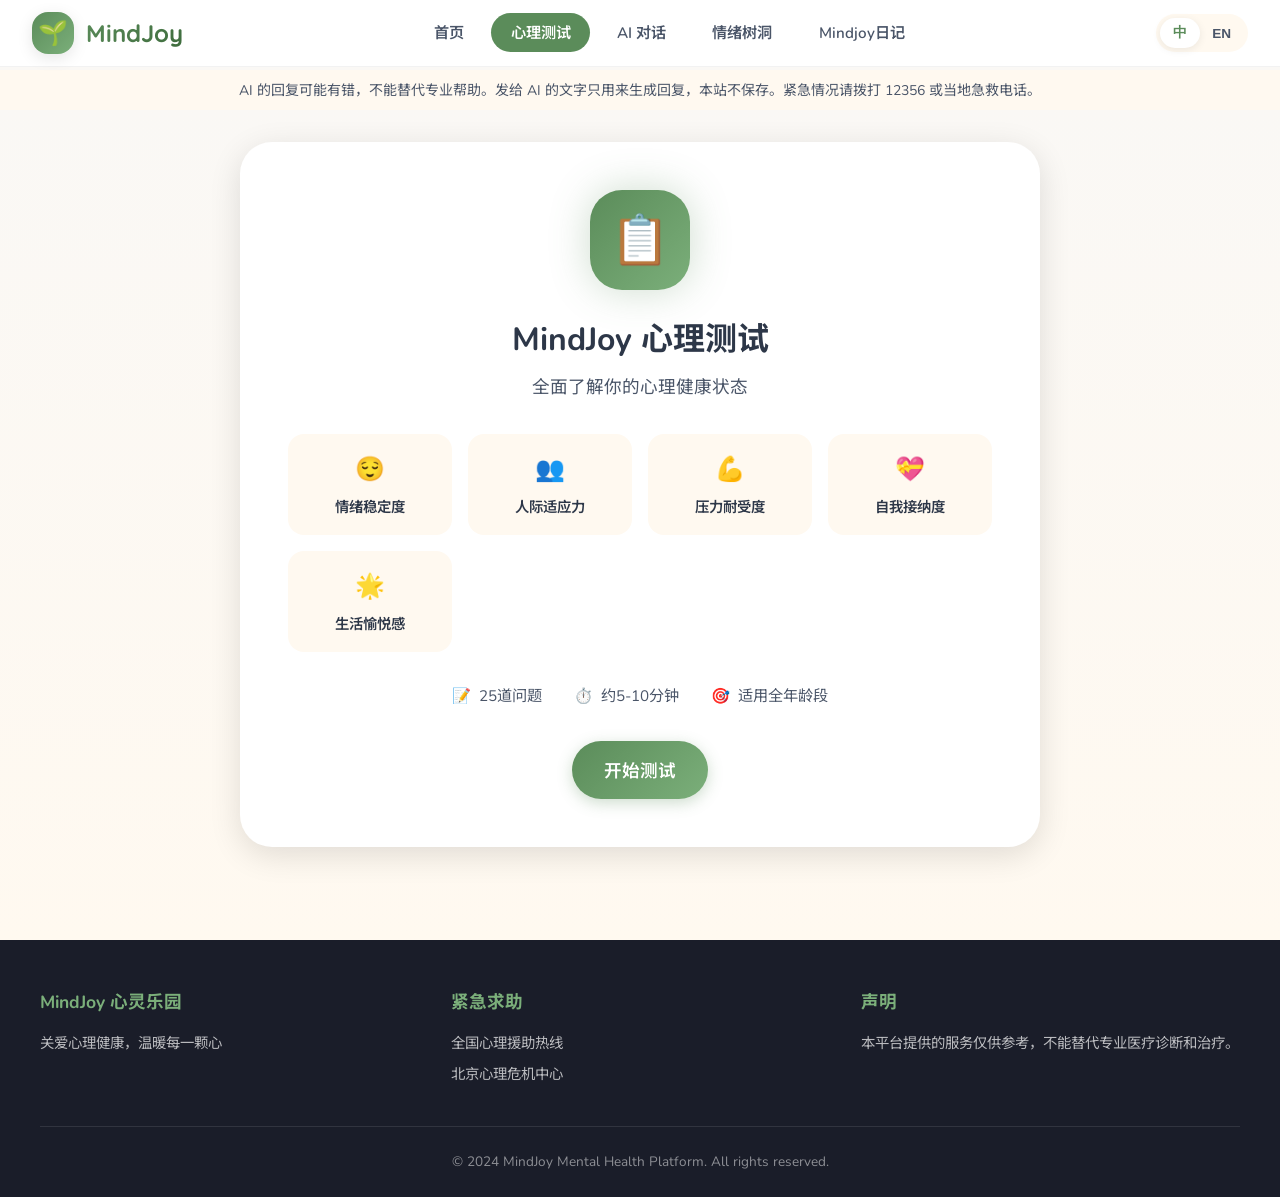
==== commit 959563b8: "Connect MindJoy to its AI API Co-Authored-By: Claude Opus 5.5 <noreply@anthropic.com>" ====
--- a/assessment.html
+++ b/assessment.html
@@ -2,7 +2,7 @@
 <html lang="zh-CN">
 <head>
     <meta charset="UTF-8">
-    <script src="static/js/static-demo.js"></script>
+    <script src="static/js/api.js"></script>
     <meta name="viewport" content="width=device-width, initial-scale=1.0">
     <title>心理测试 | Mental Test - 心理健康平台 | Mental Health Platform</title>
     <link rel="preconnect" href="https://fonts.googleapis.com">
@@ -473,7 +473,7 @@
             <ul class="nav-menu" id="navMenu">
                 <li><a href="index.html" class="nav-link " data-zh="首页" data-en="Home">首页</a></li>
                 <li><a href="assessment.html" class="nav-link active" data-zh="心理测试" data-en="Test">心理测试</a></li>
-                <li><a href="chat.html" class="nav-link " data-zh="AI心理咨询" data-en="AI Chat">AI心理咨询</a></li>
+                <li><a href="chat.html" class="nav-link " data-zh="AI 对话" data-en="AI Chat">AI 对话</a></li>
                 <li><a href="tree-hole.html" class="nav-link " data-zh="情绪树洞" data-en="Tree Hole">情绪树洞</a></li>
                 <li><a href="diary.html" class="nav-link " data-zh="Mindjoy日记" data-en="Diary">Mindjoy日记</a></li>
                 <!-- 移动端语言切换 -->
@@ -599,11 +599,11 @@
                     <div class="result-section" id="aiAnalysisSection">
                         <h3 class="result-section-title">
                             <span>🌱</span>
-                            <span data-zh="MindJoy 个性化反馈" data-en="MindJoy Personal Feedback">MindJoy 个性化反馈</span>
+                            <span data-zh="MindJoy AI 个性化分析" data-en="MindJoy AI Personal Analysis">MindJoy AI 个性化分析</span>
                         </h3>
                         <div id="aiAnalysisLoading" style="text-align: center; padding: 1.5rem;">
                             <div style="width: 30px; height: 30px; border: 3px solid #E8F5E9; border-top-color: var(--primary); border-radius: 50%; animation: spin 1s linear infinite; margin: 0 auto 0.75rem;"></div>
-                            <p style="color: var(--text-medium); font-size: 0.9rem;" data-zh="正在生成反馈..." data-en="Preparing your feedback...">正在生成反馈...</p>
+                            <p style="color: var(--text-medium); font-size: 0.9rem;" data-zh="AI正在分析你的答题情况..." data-en="AI is analyzing your responses...">AI正在分析你的答题情况...</p>
                         </div>
                         <div id="aiAnalysisContent" class="result-section-content" style="display: none; background: linear-gradient(135deg, #E8F5E9 0%, #C8E6C9 100%); padding: 1.25rem; border-radius: var(--radius-md); line-height: 1.8;"></div>
                     </div>
@@ -618,14 +618,14 @@
 
                     <div class="disclaimer">
                         <div class="disclaimer-title" data-zh="⚠️ 重要提示" data-en="⚠️ Important Notice">⚠️ 重要提示</div>
-                        <div class="disclaimer-text" data-zh="此测试仅供参考，不能作为医学诊断依据。如果您有心理健康方面的担忧，请咨询专业人员。紧急求助热线：400-161-9995" data-en="This test is for reference only and cannot replace professional diagnosis. Emergency hotline: 400-161-9995">
-                            此测试仅供参考，不能作为医学诊断依据。如果您有心理健康方面的担忧，请咨询专业人员。紧急求助热线：<strong>400-161-9995</strong>
+                        <div class="disclaimer-text" data-zh="此测试仅供参考，不能作为医学诊断依据。如果您有心理健康方面的担忧，请咨询专业人员。紧急求助热线：12356" data-en="This test is for reference only and cannot replace professional diagnosis. Emergency hotline: 12356">
+                            此测试仅供参考，不能作为医学诊断依据。如果您有心理健康方面的担忧，请咨询专业人员。紧急求助热线：<strong>12356</strong>
                         </div>
                     </div>
 
                     <div class="result-actions">
                         <button class="result-btn secondary" onclick="restartTest()" data-zh="🔄 重新测试" data-en="🔄 Retake Test">🔄 重新测试</button>
-                        <a href="chat.html" class="result-btn primary" data-zh="💬 查看 AI 对话演示" data-en="💬 See the AI Chat Demo">💬 查看 AI 对话演示</a>
+                        <a href="chat.html" class="result-btn primary" data-zh="💬 和 AI 聊聊" data-en="💬 Talk with the AI">💬 和 AI 聊聊</a>
                     </div>
                 </div>
             </div>
@@ -644,7 +644,7 @@
             </div>
             <div class="footer-section">
                 <h4 data-zh="紧急求助" data-en="Emergency Help">紧急求助</h4>
-                <p data-zh="全国心理援助热线" data-en="National Mental Health Hotline">全国心理援助热线：<strong>400-161-9995</strong></p>
+                <p data-zh="全国心理援助热线" data-en="National Mental Health Hotline">全国心理援助热线：<strong>12356</strong></p>
                 <p data-zh="北京心理危机中心" data-en="Beijing Crisis Center">北京心理危机中心：<strong>010-82951332</strong></p>
             </div>
             <div class="footer-section">
@@ -668,7 +668,7 @@
                 <div class="crisis-contacts">
                     <h4 data-zh="如果你需要帮助，请联系：" data-en="If you need help, please contact:">如果你需要帮助，请联系：</h4>
                     <ul>
-                        <li>📞 全国心理援助热线：<a href="tel:400-161-9995">400-161-9995</a></li>
+                        <li>📞 全国心理援助热线：<a href="tel:12356">12356</a></li>
                         <li>📞 北京心理危机中心：<a href="tel:010-82951332">010-82951332</a></li>
                         <li>📞 生命热线：<a href="tel:400-821-1215">400-821-1215</a></li>
                     </ul>
@@ -860,8 +860,8 @@
             en: "Your current mental state is very exhausted, with accumulated negative emotions. Please take your feelings seriously, put aside trivial matters, give yourself a small break. Try stress-relieving activities like walking outdoors, connecting with nature, and consider talking to a counselor to gradually adjust. With rest, your condition will improve!"
         },
         suggestions: {
-            zh: ["立即给自己一个休息的机会", "出门散步，接触大自然", "强烈建议寻求专业心理帮助", "拨打心理援助热线：400-161-9995", "避免独自承受，让信任的人陪伴你", "关注基本需求：吃饭、睡觉、休息"],
-            en: ["Give yourself a chance to rest immediately", "Go for walks, connect with nature", "Strongly recommend seeking professional help", "Call mental health hotline: 400-161-9995", "Avoid bearing alone, let trusted people accompany you", "Focus on basic needs: eating, sleeping, resting"]
+            zh: ["立即给自己一个休息的机会", "出门散步，接触大自然", "强烈建议寻求专业心理帮助", "拨打心理援助热线：12356", "避免独自承受，让信任的人陪伴你", "关注基本需求：吃饭、睡觉、休息"],
+            en: ["Give yourself a chance to rest immediately", "Go for walks, connect with nature", "Strongly recommend seeking professional help", "Call mental health hotline: 12356", "Avoid bearing alone, let trusted people accompany you", "Focus on basic needs: eating, sleeping, resting"]
         }
     }
 };
@@ -1083,8 +1083,8 @@
     } catch (error) {
         console.error('AI analysis error:', error);
         content.textContent = currentLang === 'zh'
-            ? `感谢你完成测试 💚 愿意了解自己是成长的第一步。如果你感到需要支持，随时可以和我们的AI咨询师聊聊。`
-            : `Thank you for completing the test 💚 Wanting to understand yourself is the first step to growth. If you need support, feel free to chat with our AI counselor anytime.`;
+            ? `感谢你完成测试 💚 愿意了解自己是成长的第一步。如果你感到需要支持，可以和我们的 AI 助手聊聊，或拨打心理援助热线 12356。`
+            : `Thank you for completing the test 💚 Wanting to understand yourself is the first step to growth. If you need support, you can chat with our AI assistant or call a crisis line.`;
     }
 
     loading.style.display = 'none';
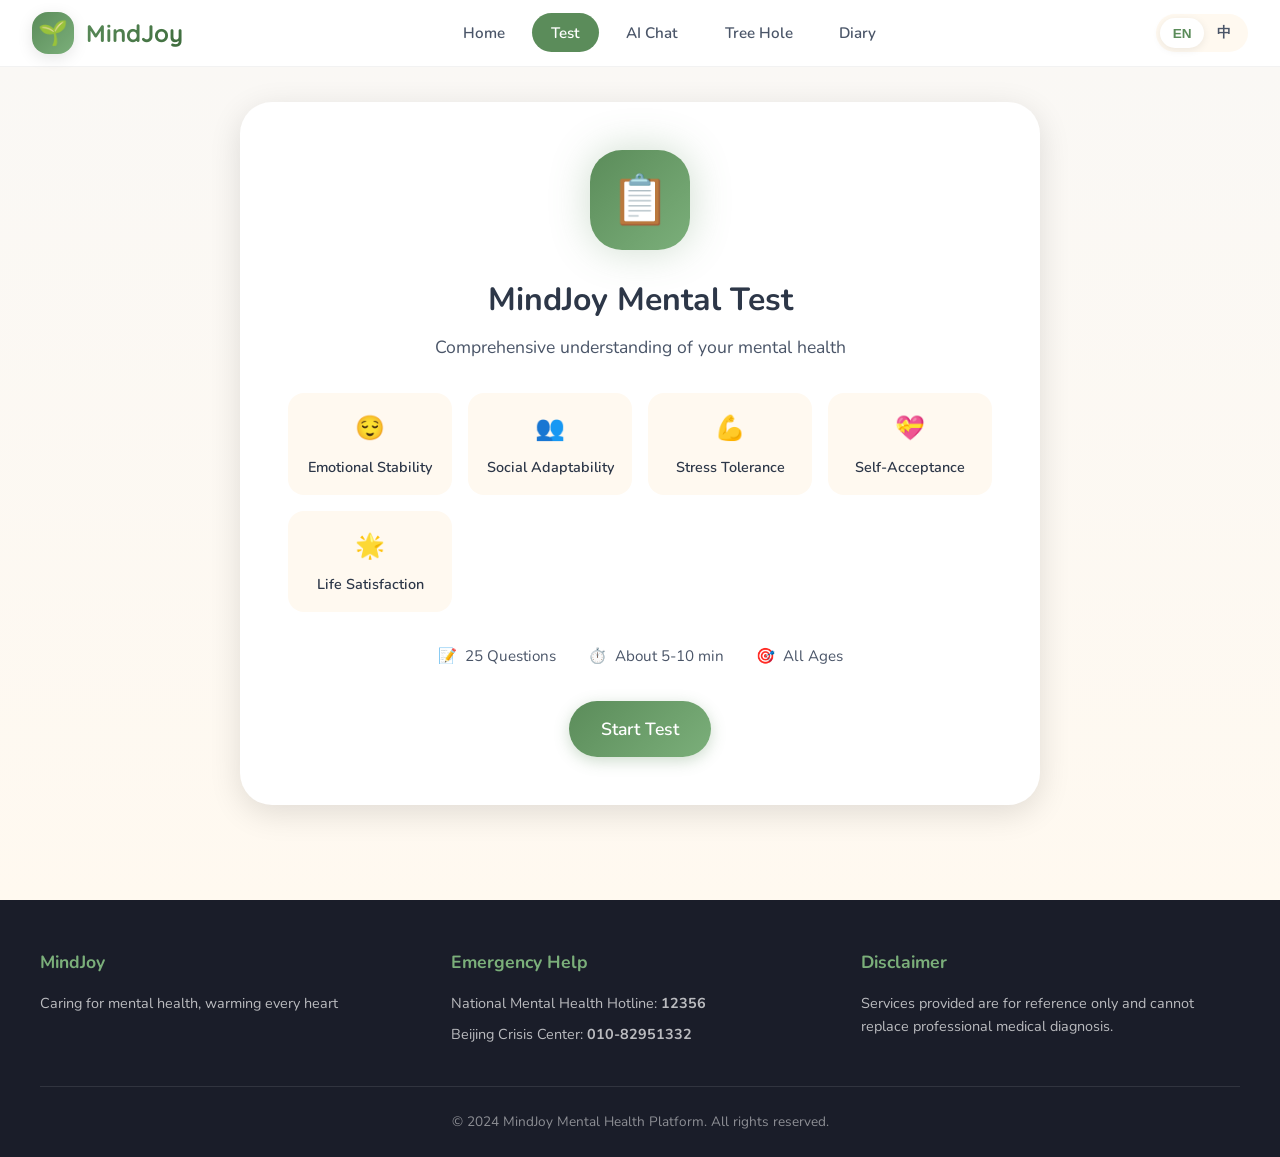
==== commit 5cc0da00: "Default to English and put EN first in the language switch Co-Authored-By: Claude Opus 5.5 <noreply@" ====
--- a/assessment.html
+++ b/assessment.html
@@ -1,10 +1,10 @@
 <!DOCTYPE html>
-<html lang="zh-CN">
+<html lang="en">
 <head>
     <meta charset="UTF-8">
     <script src="static/js/api.js"></script>
     <meta name="viewport" content="width=device-width, initial-scale=1.0">
-    <title>心理测试 | Mental Test - 心理健康平台 | Mental Health Platform</title>
+    <title>Mental Test | 心理测试 - Mental Health Platform | 心理健康平台</title>
     <link rel="preconnect" href="https://fonts.googleapis.com">
     <link rel="preconnect" href="https://fonts.gstatic.com" crossorigin>
     <link href="https://fonts.googleapis.com/css2?family=Nunito:wght@300;400;500;600;700;800&family=Noto+Sans+SC:wght@300;400;500;700&family=Quicksand:wght@400;500;600;700&display=swap" rel="stylesheet">
@@ -471,24 +471,24 @@
                 <span class="logo-text">MindJoy</span>
             </a>
             <ul class="nav-menu" id="navMenu">
-                <li><a href="index.html" class="nav-link " data-zh="首页" data-en="Home">首页</a></li>
-                <li><a href="assessment.html" class="nav-link active" data-zh="心理测试" data-en="Test">心理测试</a></li>
-                <li><a href="chat.html" class="nav-link " data-zh="AI 对话" data-en="AI Chat">AI 对话</a></li>
-                <li><a href="tree-hole.html" class="nav-link " data-zh="情绪树洞" data-en="Tree Hole">情绪树洞</a></li>
-                <li><a href="diary.html" class="nav-link " data-zh="Mindjoy日记" data-en="Diary">Mindjoy日记</a></li>
+                <li><a href="index.html" class="nav-link " data-zh="首页" data-en="Home">Home</a></li>
+                <li><a href="assessment.html" class="nav-link active" data-zh="心理测试" data-en="Test">Test</a></li>
+                <li><a href="chat.html" class="nav-link " data-zh="AI 对话" data-en="AI Chat">AI Chat</a></li>
+                <li><a href="tree-hole.html" class="nav-link " data-zh="情绪树洞" data-en="Tree Hole">Tree Hole</a></li>
+                <li><a href="diary.html" class="nav-link " data-zh="Mindjoy日记" data-en="Diary">Diary</a></li>
                 <!-- 移动端语言切换 -->
                 <li class="mobile-lang-switch">
                     <div class="lang-switch-mobile">
+                        <button class="lang-btn-mobile" data-lang="en" onclick="switchLang('en')">English</button>
+                        <span class="lang-divider">|</span>
                         <button class="lang-btn-mobile" data-lang="zh" onclick="switchLang('zh')">中文</button>
-                        <span class="lang-divider">|</span>
-                        <button class="lang-btn-mobile" data-lang="en" onclick="switchLang('en')">English</button>
                     </div>
                 </li>
             </ul>
             <div class="nav-right">
                 <div class="lang-switch">
-                    <button class="lang-btn active" data-lang="zh" onclick="switchLang('zh')">中</button>
-                    <button class="lang-btn" data-lang="en" onclick="switchLang('en')">EN</button>
+                    <button class="lang-btn active" data-lang="en" onclick="switchLang('en')">EN</button>
+                    <button class="lang-btn" data-lang="zh" onclick="switchLang('zh')">中</button>
                 </div>
             </div>
             <button class="nav-toggle" id="navToggle" onclick="toggleNav()">
@@ -507,48 +507,48 @@
         <!-- 开始页面 -->
         <div class="start-screen" id="startScreen">
             <div class="start-icon">📋</div>
-            <h1 class="start-title" data-zh="MindJoy 心理测试" data-en="MindJoy Mental Test">MindJoy 心理测试</h1>
-            <p class="start-subtitle" data-zh="全面了解你的心理健康状态" data-en="Comprehensive understanding of your mental health">全面了解你的心理健康状态</p>
+            <h1 class="start-title" data-zh="MindJoy 心理测试" data-en="MindJoy Mental Test">MindJoy Mental Test</h1>
+            <p class="start-subtitle" data-zh="全面了解你的心理健康状态" data-en="Comprehensive understanding of your mental health">Comprehensive understanding of your mental health</p>
             
             <div class="dimensions-grid">
                 <div class="dimension-item">
                     <div class="dimension-icon">😌</div>
-                    <div class="dimension-name" data-zh="情绪稳定度" data-en="Emotional Stability">情绪稳定度</div>
+                    <div class="dimension-name" data-zh="情绪稳定度" data-en="Emotional Stability">Emotional Stability</div>
                 </div>
                 <div class="dimension-item">
                     <div class="dimension-icon">👥</div>
-                    <div class="dimension-name" data-zh="人际适应力" data-en="Social Adaptability">人际适应力</div>
+                    <div class="dimension-name" data-zh="人际适应力" data-en="Social Adaptability">Social Adaptability</div>
                 </div>
                 <div class="dimension-item">
                     <div class="dimension-icon">💪</div>
-                    <div class="dimension-name" data-zh="压力耐受度" data-en="Stress Tolerance">压力耐受度</div>
+                    <div class="dimension-name" data-zh="压力耐受度" data-en="Stress Tolerance">Stress Tolerance</div>
                 </div>
                 <div class="dimension-item">
                     <div class="dimension-icon">💝</div>
-                    <div class="dimension-name" data-zh="自我接纳度" data-en="Self-Acceptance">自我接纳度</div>
+                    <div class="dimension-name" data-zh="自我接纳度" data-en="Self-Acceptance">Self-Acceptance</div>
                 </div>
                 <div class="dimension-item">
                     <div class="dimension-icon">🌟</div>
-                    <div class="dimension-name" data-zh="生活愉悦感" data-en="Life Satisfaction">生活愉悦感</div>
+                    <div class="dimension-name" data-zh="生活愉悦感" data-en="Life Satisfaction">Life Satisfaction</div>
                 </div>
             </div>
 
             <div class="start-info">
                 <div class="info-item">
                     <span>📝</span>
-                    <span data-zh="25道问题" data-en="25 Questions">25道问题</span>
+                    <span data-zh="25道问题" data-en="25 Questions">25 Questions</span>
                 </div>
                 <div class="info-item">
                     <span>⏱️</span>
-                    <span data-zh="约5-10分钟" data-en="About 5-10 min">约5-10分钟</span>
+                    <span data-zh="约5-10分钟" data-en="About 5-10 min">About 5-10 min</span>
                 </div>
                 <div class="info-item">
                     <span>🎯</span>
-                    <span data-zh="适用全年龄段" data-en="All Ages">适用全年龄段</span>
+                    <span data-zh="适用全年龄段" data-en="All Ages">All Ages</span>
                 </div>
             </div>
 
-            <button class="btn btn-primary btn-lg" onclick="startTest()" data-zh="开始测试" data-en="Start Test">开始测试</button>
+            <button class="btn btn-primary btn-lg" onclick="startTest()" data-zh="开始测试" data-en="Start Test">Start Test</button>
         </div>
 
         <!-- 问题页面 -->
@@ -556,7 +556,7 @@
             <div class="progress-section">
                 <div class="progress-header">
                     <div class="progress-text">
-                        <span data-zh="第" data-en="Question">第</span> <span id="currentNum">1</span> <span data-zh="题 / 共 25 题" data-en="of 25">题 / 共 25 题</span>
+                        <span data-zh="第" data-en="Question">Question</span> <span id="currentNum">1</span> <span data-zh="题 / 共 25 题" data-en="of 25">of 25</span>
                     </div>
                     <div class="progress-text">
                         <span id="progressPercent">4</span>%
@@ -572,8 +572,8 @@
                 <div class="question-text" id="questionText"></div>
                 <div class="options-list" id="optionsList"></div>
                 <div class="question-nav">
-                    <button class="nav-btn prev" id="prevBtn" onclick="prevQuestion()" disabled data-zh="← 上一题" data-en="← Previous">← 上一题</button>
-                    <button class="nav-btn next" id="nextBtn" onclick="nextQuestion()" data-zh="下一题 →" data-en="Next →">下一题 →</button>
+                    <button class="nav-btn prev" id="prevBtn" onclick="prevQuestion()" disabled data-zh="← 上一题" data-en="← Previous">← Previous</button>
+                    <button class="nav-btn next" id="nextBtn" onclick="nextQuestion()" data-zh="下一题 →" data-en="Next →">Next →</button>
                 </div>
             </div>
         </div>
@@ -590,7 +590,7 @@
                     <div class="result-section">
                         <h3 class="result-section-title">
                             <span>📖</span>
-                            <span data-zh="结果解读" data-en="Result Interpretation">结果解读</span>
+                            <span data-zh="结果解读" data-en="Result Interpretation">Result Interpretation</span>
                         </h3>
                         <div class="result-section-content" id="resultInterpretation"></div>
                     </div>
@@ -599,11 +599,11 @@
                     <div class="result-section" id="aiAnalysisSection">
                         <h3 class="result-section-title">
                             <span>🌱</span>
-                            <span data-zh="MindJoy AI 个性化分析" data-en="MindJoy AI Personal Analysis">MindJoy AI 个性化分析</span>
+                            <span data-zh="MindJoy AI 个性化分析" data-en="MindJoy AI Personal Analysis">MindJoy AI Personal Analysis</span>
                         </h3>
                         <div id="aiAnalysisLoading" style="text-align: center; padding: 1.5rem;">
                             <div style="width: 30px; height: 30px; border: 3px solid #E8F5E9; border-top-color: var(--primary); border-radius: 50%; animation: spin 1s linear infinite; margin: 0 auto 0.75rem;"></div>
-                            <p style="color: var(--text-medium); font-size: 0.9rem;" data-zh="AI正在分析你的答题情况..." data-en="AI is analyzing your responses...">AI正在分析你的答题情况...</p>
+                            <p style="color: var(--text-medium); font-size: 0.9rem;" data-zh="AI正在分析你的答题情况..." data-en="AI is analyzing your responses...">AI is analyzing your responses...</p>
                         </div>
                         <div id="aiAnalysisContent" class="result-section-content" style="display: none; background: linear-gradient(135deg, #E8F5E9 0%, #C8E6C9 100%); padding: 1.25rem; border-radius: var(--radius-md); line-height: 1.8;"></div>
                     </div>
@@ -611,21 +611,21 @@
                     <div class="result-section">
                         <h3 class="result-section-title">
                             <span>💡</span>
-                            <span data-zh="建议" data-en="Suggestions">建议</span>
+                            <span data-zh="建议" data-en="Suggestions">Suggestions</span>
                         </h3>
                         <ul class="suggestion-list" id="suggestionList"></ul>
                     </div>
 
                     <div class="disclaimer">
-                        <div class="disclaimer-title" data-zh="⚠️ 重要提示" data-en="⚠️ Important Notice">⚠️ 重要提示</div>
+                        <div class="disclaimer-title" data-zh="⚠️ 重要提示" data-en="⚠️ Important Notice">⚠️ Important Notice</div>
                         <div class="disclaimer-text" data-zh="此测试仅供参考，不能作为医学诊断依据。如果您有心理健康方面的担忧，请咨询专业人员。紧急求助热线：12356" data-en="This test is for reference only and cannot replace professional diagnosis. Emergency hotline: 12356">
                             此测试仅供参考，不能作为医学诊断依据。如果您有心理健康方面的担忧，请咨询专业人员。紧急求助热线：<strong>12356</strong>
                         </div>
                     </div>
 
                     <div class="result-actions">
-                        <button class="result-btn secondary" onclick="restartTest()" data-zh="🔄 重新测试" data-en="🔄 Retake Test">🔄 重新测试</button>
-                        <a href="chat.html" class="result-btn primary" data-zh="💬 和 AI 聊聊" data-en="💬 Talk with the AI">💬 和 AI 聊聊</a>
+                        <button class="result-btn secondary" onclick="restartTest()" data-zh="🔄 重新测试" data-en="🔄 Retake Test">🔄 Retake Test</button>
+                        <a href="chat.html" class="result-btn primary" data-zh="💬 和 AI 聊聊" data-en="💬 Talk with the AI">💬 Talk with the AI</a>
                     </div>
                 </div>
             </div>
@@ -639,17 +639,17 @@
     <footer class="footer">
         <div class="footer-container">
             <div class="footer-section">
-                <h4>MindJoy 心灵乐园</h4>
-                <p data-zh="关爱心理健康，温暖每一颗心" data-en="Caring for mental health, warming every heart">关爱心理健康，温暖每一颗心</p>
+                <h4 data-zh="MindJoy 心灵乐园" data-en="MindJoy">MindJoy</h4>
+                <p data-zh="关爱心理健康，温暖每一颗心" data-en="Caring for mental health, warming every heart">Caring for mental health, warming every heart</p>
             </div>
             <div class="footer-section">
-                <h4 data-zh="紧急求助" data-en="Emergency Help">紧急求助</h4>
-                <p data-zh="全国心理援助热线" data-en="National Mental Health Hotline">全国心理援助热线：<strong>12356</strong></p>
-                <p data-zh="北京心理危机中心" data-en="Beijing Crisis Center">北京心理危机中心：<strong>010-82951332</strong></p>
+                <h4 data-zh="紧急求助" data-en="Emergency Help">Emergency Help</h4>
+                <p><span data-zh="全国心理援助热线" data-en="National Mental Health Hotline">National Mental Health Hotline</span>: <strong>12356</strong></p>
+                <p><span data-zh="北京心理危机中心" data-en="Beijing Crisis Center">Beijing Crisis Center</span>: <strong>010-82951332</strong></p>
             </div>
             <div class="footer-section">
-                <h4 data-zh="声明" data-en="Disclaimer">声明</h4>
-                <p data-zh="本平台提供的服务仅供参考，不能替代专业医疗诊断和治疗。" data-en="Services provided are for reference only and cannot replace professional medical diagnosis.">本平台提供的服务仅供参考，不能替代专业医疗诊断和治疗。</p>
+                <h4 data-zh="声明" data-en="Disclaimer">Disclaimer</h4>
+                <p data-zh="本平台提供的服务仅供参考，不能替代专业医疗诊断和治疗。" data-en="Services provided are for reference only and cannot replace professional medical diagnosis.">Services provided are for reference only and cannot replace professional medical diagnosis.</p>
             </div>
         </div>
         <div class="footer-bottom">
@@ -661,31 +661,32 @@
     <div class="modal" id="crisisModal">
         <div class="modal-content crisis-modal">
             <div class="modal-header">
-                <h3 data-zh="💚 我们很担心你" data-en="💚 We're Here For You">💚 我们很担心你</h3>
+                <h3 data-zh="💚 我们很担心你" data-en="💚 We're Here For You">💚 We're Here For You</h3>
             </div>
             <div class="modal-body">
-                <p data-zh="我们注意到你可能正在经历困难时刻。请记住，你不是一个人。" data-en="We noticed you might be going through a difficult time. Remember, you're not alone.">我们注意到你可能正在经历困难时刻。请记住，你不是一个人。</p>
+                <p data-zh="我们注意到你可能正在经历困难时刻。请记住，你不是一个人。" data-en="We noticed you might be going through a difficult time. Remember, you're not alone.">We noticed you might be going through a difficult time. Remember, you're not alone.</p>
                 <div class="crisis-contacts">
-                    <h4 data-zh="如果你需要帮助，请联系：" data-en="If you need help, please contact:">如果你需要帮助，请联系：</h4>
+                    <h4 data-zh="如果你需要帮助，请联系：" data-en="If you need help, please contact:">If you need help, please contact:</h4>
                     <ul>
-                        <li>📞 全国心理援助热线：<a href="tel:12356">12356</a></li>
-                        <li>📞 北京心理危机中心：<a href="tel:010-82951332">010-82951332</a></li>
-                        <li>📞 生命热线：<a href="tel:400-821-1215">400-821-1215</a></li>
+                        <li>📞 <span data-zh="全国心理援助热线" data-en="National Mental Health Hotline">National Mental Health Hotline</span>: <a href="tel:12356">12356</a></li>
+                        <li>📞 <span data-zh="北京心理危机中心" data-en="Beijing Crisis Center">Beijing Crisis Center</span>: <a href="tel:010-82951332">010-82951332</a></li>
+                        <li>📞 <span data-zh="生命热线" data-en="Lifeline">Lifeline</span>: <a href="tel:400-821-1215">400-821-1215</a></li>
                     </ul>
                 </div>
             </div>
             <div class="modal-footer">
-                <button class="btn btn-primary" onclick="closeCrisisModal()" data-zh="我知道了" data-en="I Understand">我知道了</button>
+                <button class="btn btn-primary" onclick="closeCrisisModal()" data-zh="我知道了" data-en="I Understand">I Understand</button>
             </div>
         </div>
     </div>
 
     <script>
-        let currentLang = localStorage.getItem('lang') || 'zh';
+        let currentLang = localStorage.getItem('mindjoy_lang') || 'en';
         
         function switchLang(lang) {
             currentLang = lang;
-            localStorage.setItem('lang', lang);
+            localStorage.setItem('mindjoy_lang', lang);
+            document.documentElement.lang = lang === 'zh' ? 'zh-CN' : 'en';
             // 更新桌面端语言按钮
             document.querySelectorAll('.lang-btn').forEach(btn => {
                 btn.classList.toggle('active', btn.dataset.lang === lang);
@@ -1039,7 +1040,7 @@
         .map(q => q.text[currentLang]);
 
     const prompt = currentLang === 'zh'
-        ? `用户完成了心理健康自测，总分${score}/100分（分数越低越好），结果为"${resultKey}"级别。
+        ? `用户完成了心理健康自测，总分${score}/100分（分数越低越好），结果为"${resultData[resultKey].title.zh}"级别。
 以下是用户得分较高（表示有困扰）的问题领域：
 ${lowScoreQuestions.slice(0, 5).join('\n')}
 
@@ -1048,7 +1049,7 @@
 2. 针对具体问题领域给出温暖的理解
 3. 提供1-2条实用的小建议
 不要重复测试结果，不要太笼统。语气要温暖、鼓励。`
-        : `User completed a mental health self-assessment with a total score of ${score}/100 (lower is better), rated as "${resultKey}" level.
+        : `User completed a mental health self-assessment with a total score of ${score}/100 (lower is better), rated as "${resultData[resultKey].title.en}" level.
 Here are the areas where the user scored higher (indicating concerns):
 ${lowScoreQuestions.slice(0, 5).join('\n')}
 
@@ -1099,7 +1100,7 @@
 
 // 初始化语言监听
 document.addEventListener('DOMContentLoaded', () => {
-    currentLang = localStorage.getItem('lang') || 'zh';
+    currentLang = localStorage.getItem('mindjoy_lang') || 'en';
 });
 </script>
 
